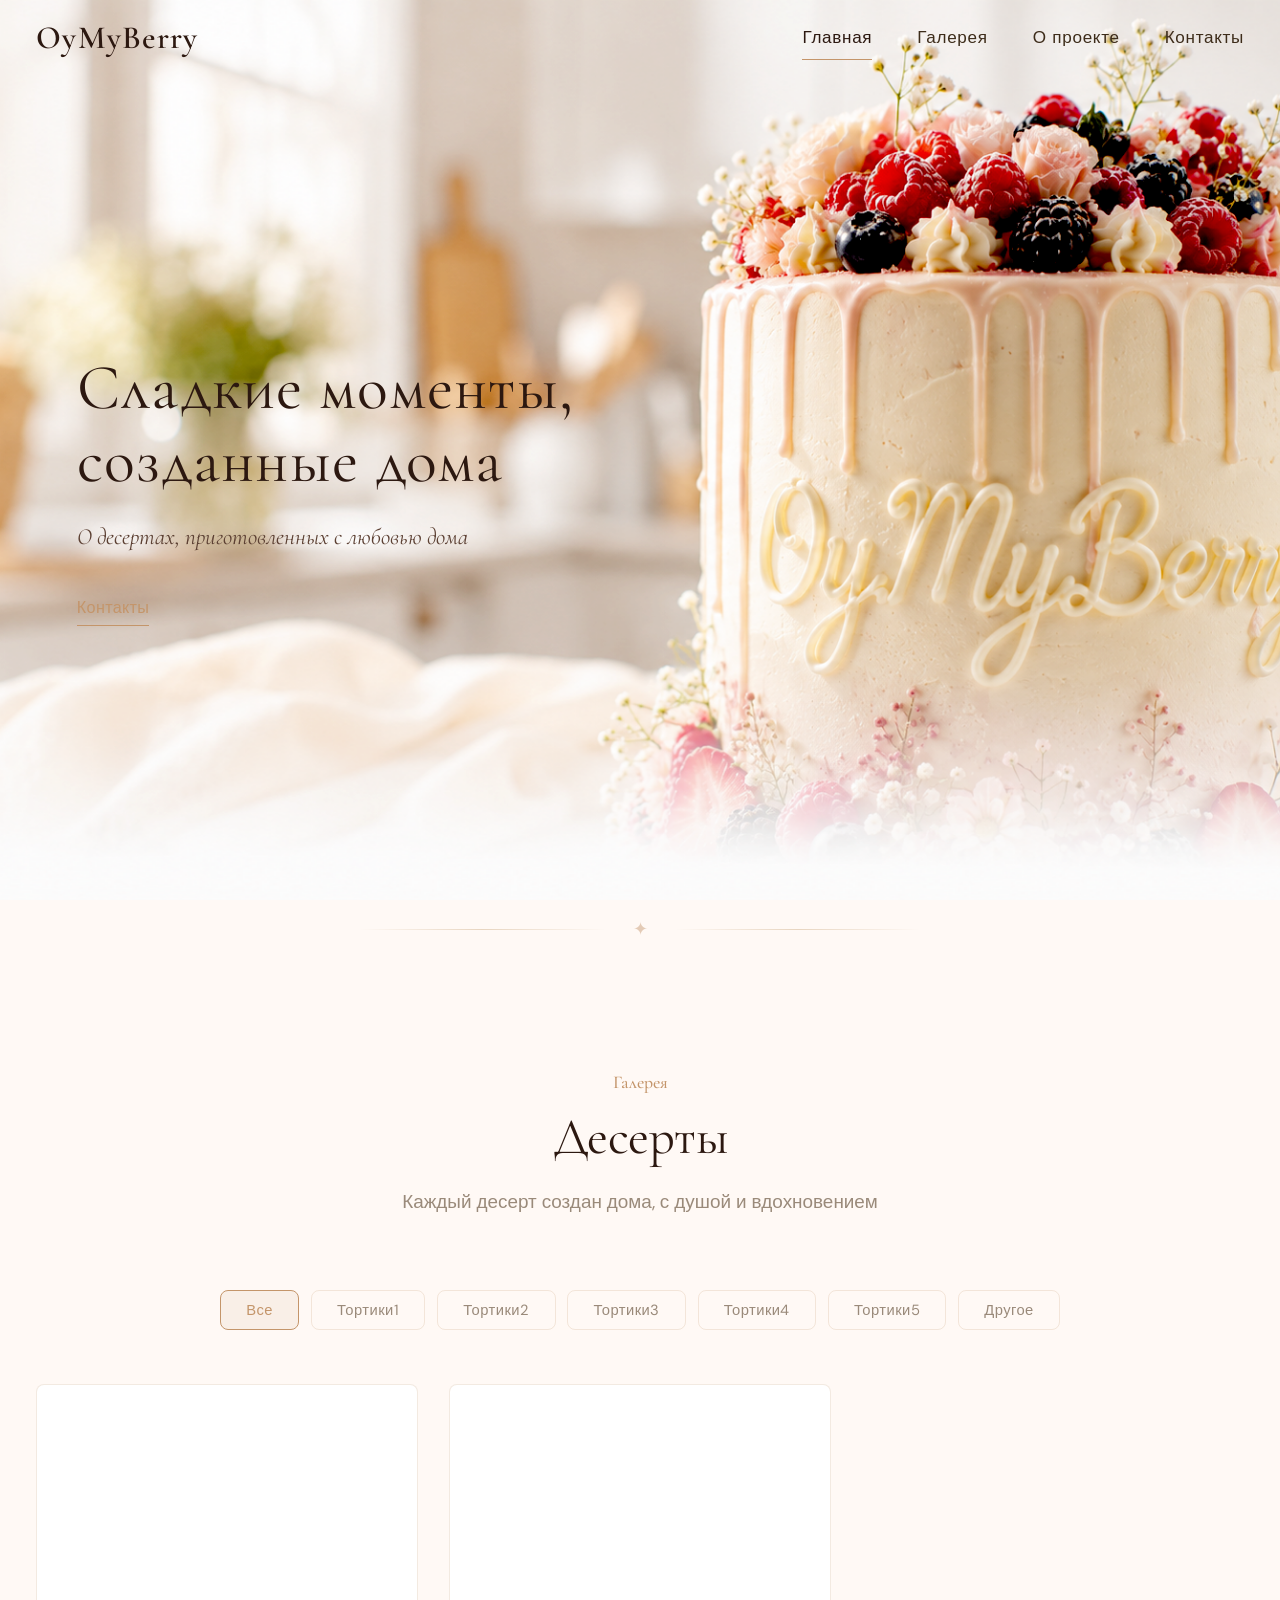
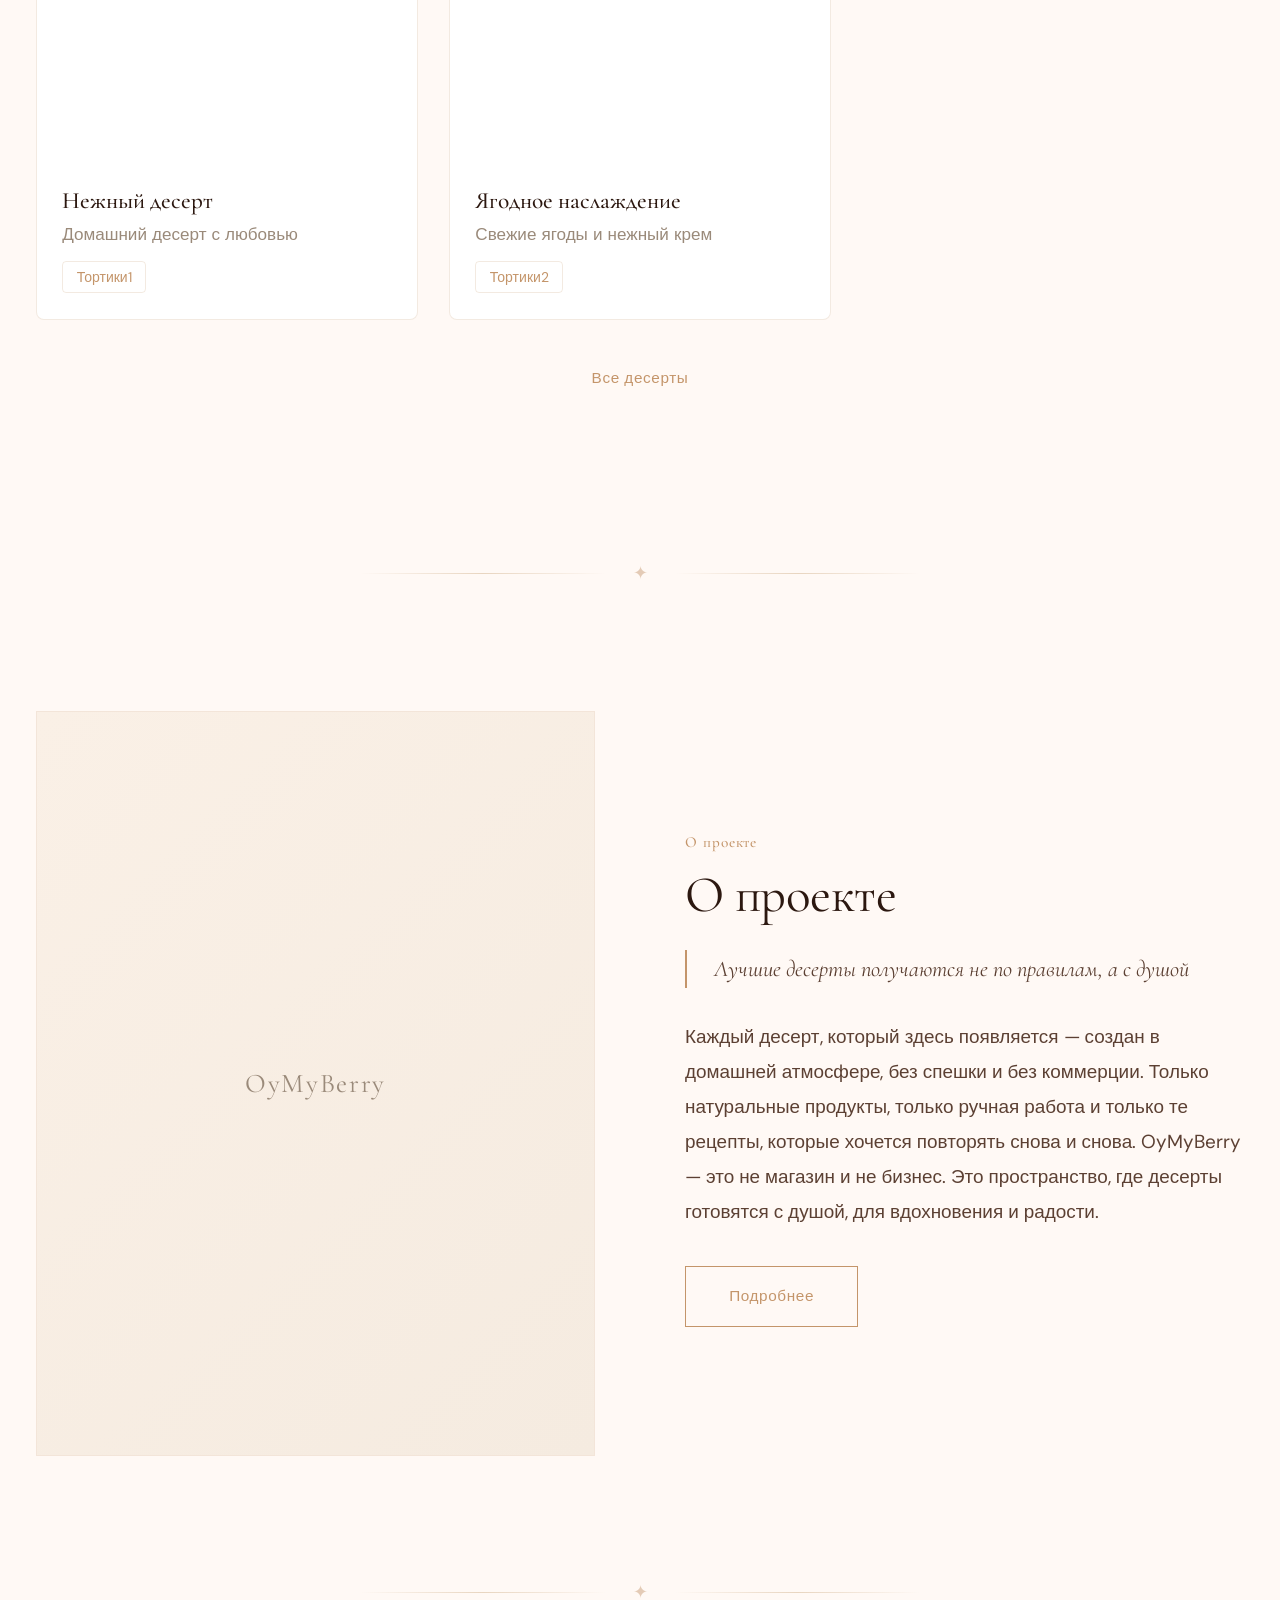
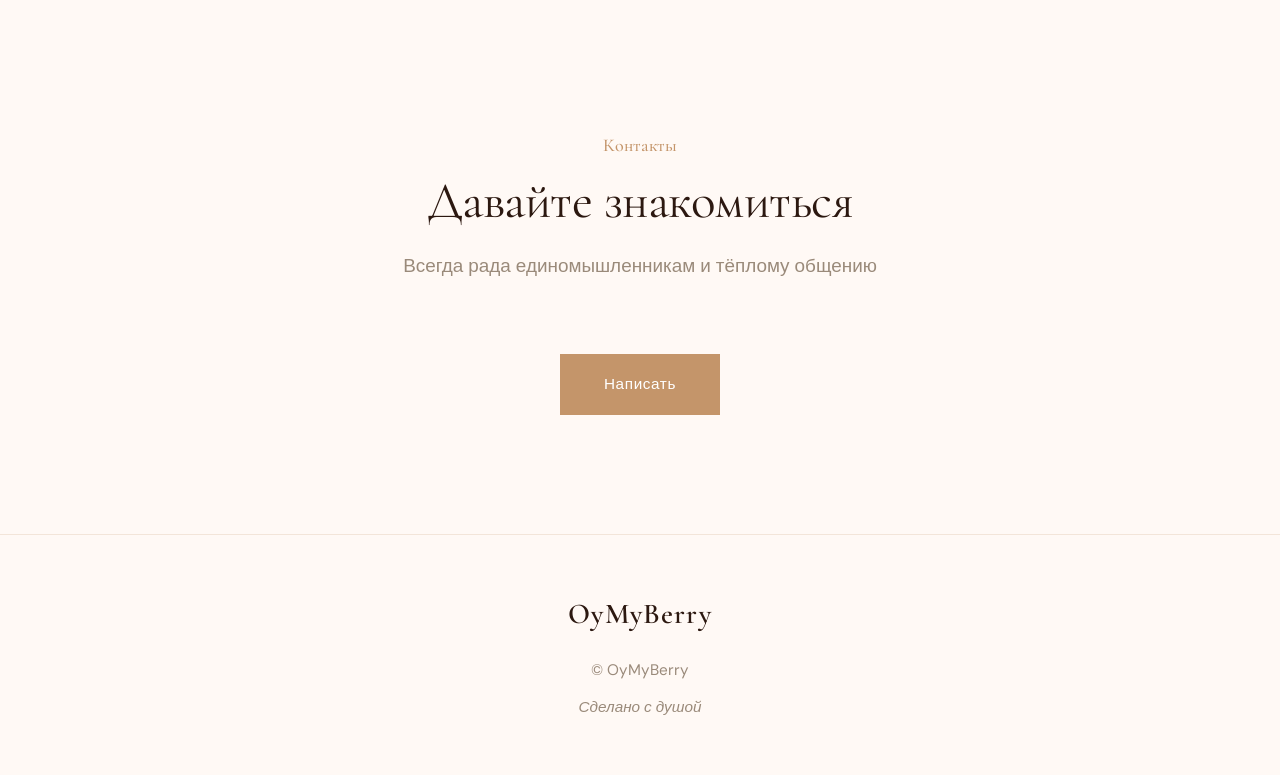
==== index.html @ 12f1fb7d "feat: Initial OyMyBerry website — non-commercial dessert gallery - HTML/CSS/JS vanilla stack with li" ====
<!DOCTYPE html>
<html lang="ru">
<head>
  <meta charset="UTF-8">
  <meta name="viewport" content="width=device-width, initial-scale=1.0">
  <title>OyMyBerry — Сладкие моменты, созданные дома</title>
  <meta name="description" content="Домашние десерты, приготовленные с любовью. Некоммерческий проект о том, как создавать сладкие моменты своими руками.">
  <meta name="keywords" content="домашние десерты, выпечка дома, сладкие моменты, десерты с любовью, OyMyBerry">

  <link rel="icon" href="favicon.ico" type="image/x-icon">
  <link rel="shortcut icon" href="favicon.ico" type="image/x-icon">

  <!-- Open Graph -->
  <meta property="og:title" content="OyMyBerry — Сладкие моменты, созданные дома">
  <meta property="og:description" content="Домашние десерты, приготовленные с любовью. OyMyBerry — некоммерческий проект о домашней выпечке с душой.">
  <meta property="og:type" content="website">
  <meta property="og:url" content="https://oymyberry.ru">
  <meta property="og:locale" content="ru_RU">
  <meta property="og:site_name" content="OyMyBerry">

  <link rel="stylesheet" href="css/style.css">
</head>
<body data-page="home">

  <!-- Header -->
  <header class="header">
    <div class="header-inner">
      <a href="index.html" class="logo" data-config="site.name">OyMyBerry</a>
      <nav class="nav">
        <a href="index.html" data-nav="home">Главная</a>
        <a href="gallery.html" data-nav="gallery">Галерея</a>
        <a href="about.html" data-nav="about">О проекте</a>
        <a href="contact.html" data-nav="contact">Контакты</a>
      </nav>
      <div class="burger">
        <span></span>
        <span></span>
        <span></span>
      </div>
    </div>
  </header>

  <!-- Hero -->
  <section class="hero">
    <div class="hero-content">
      <div class="hero-title" data-config="site.tagline">Сладкие моменты, созданные дома</div>
      <p class="hero-subtitle" data-config="site.subtitle">О десертах, приготовленных с любовью дома</p>
      <a href="contact.html" class="hero-link" data-config="site.hero_contact">Контакты</a>
    </div>
  </section>

  <!-- Divider -->
  <div class="section-divider">
    <span class="ornament">&#10022;</span>
  </div>

  <!-- Latest Works -->
  <section class="section">
    <div class="container">
      <div class="section-header animate-on-scroll">
        <span class="label">Галерея</span>
        <h2>Десерты</h2>
        <p>Каждый десерт создан дома, с душой и вдохновением</p>
      </div>
      <div class="filter-bar">
        <!-- Filled by JS -->
      </div>
      <div class="works-grid">
        <!-- Filled by JS from works.json -->
      </div>

      <div id='scroll-sentinel'></div>
      <div class='loading-spinner' id='loading-spinner' style='display:none'><div class='spinner'></div></div>
      <div class='end-message' id='end-message' style='display:none'>Все десерты</div>

    </div>
  </section>

  <!-- Divider -->
  <div class="section-divider">
    <span class="ornament">&#10022;</span>
  </div>

  <!-- About Preview -->
  <section class="section">
    <div class="container">
      <div class="about-grid">
        <div class="about-image animate-on-scroll">
          <div class="about-image-frame">
            <div class="about-image-placeholder">OyMyBerry</div>
          </div>
        </div>
        <div class="about-text animate-on-scroll stagger-2">
          <span class="section-eyebrow">О проекте</span>
          <h2 data-config="about.title">О проекте</h2>
          <div class="quote" data-config="about.quote">Лучшие десерты получаются не по правилам, а с душой</div>
          <p data-config="about.text">Каждый десерт, который здесь появляется — создан в домашней атмосфере, без спешки и без коммерции...</p>
          <div style="margin-top: 2rem;">
            <a href="about.html" class="btn">Подробнее</a>
          </div>
        </div>
      </div>
    </div>
  </section>

  <!-- Divider -->
  <div class="section-divider">
    <span class="ornament">&#10022;</span>
  </div>

  <!-- Contact Preview -->
  <section class="section">
    <div class="container text-center">
      <div class="section-header animate-on-scroll">
        <span class="label">Контакты</span>
        <h2>Давайте знакомиться</h2>
        <p data-config="contact.order_text">Всегда рада единомышленникам и тёплому общению</p>
      </div>
      <div class="animate-on-scroll stagger-2">
        <a href="contact.html" class="btn btn-filled">Написать</a>
      </div>
    </div>
  </section>
  <button class="scroll-top" id="scroll-top" aria-label="Наверх">&#8593;</button>

  <!-- Footer -->
  <footer class="footer">
    <div class="container">
      <span class="footer-logo" data-config="site.name">OyMyBerry</span>
      <p data-config="footer.copyright">© OyMyBerry</p>
      <p class="footer-made" data-config="footer.made_with">Сделано с душой</p>
    </div>
  </footer>

  <script src="js/main.js"></script>
</body>
</html>
---- css/style.css ----
/* ============================================================
   OyMyBerry — Premium Homemade Desserts Portfolio
   oymyberry.ru
   ============================================================ */

/* ===================== FONTS ===================== */
@import url('https://fonts.googleapis.com/css2?family=Cormorant+Garamond:ital,wght@0,400;0,500;0,600;0,700;1,400;1,500;1,600;1,700&family=DM+Sans:ital,opsz,wght@0,9..40,300;0,9..40,400;0,9..40,500;1,9..40,300&display=swap');

/* ===================== CSS VARIABLES ===================== */
:root {
  --bg-primary: #fff9f5;
  --bg-secondary: #faf0e6;
  --bg-tertiary: #f5ebe0;
  --bg-card: #ffffff;
  --bg-card-hover: #fefcf9;

  --accent: #c4956a;
  --accent-light: #e8d5c0;
  --accent-pale: rgba(196, 149, 106, 0.10);

  --text-primary: #2c1810;
  --text-secondary: #5c4033;
  --text-muted: #9a8a7a;
  --text-body: #5c4033;

  --border: rgba(196, 149, 106, 0.2);
  --border-hover: rgba(196, 149, 106, 0.5);
  --shadow-card: 0 8px 32px rgba(44, 24, 16, 0.06);
  --shadow-card-hover: 0 16px 48px rgba(44, 24, 16, 0.10);

  --radius: 8px;
  --radius-sm: 4px;
  --transition: 0.38s cubic-bezier(0.25, 0.46, 0.45, 0.94);
  --transition-fast: 0.18s ease;
  --max-width: 1320px;
  --header-height: 76px;

  --font-display: 'Cormorant Garamond', Georgia, serif;
  --font-body: 'DM Sans', 'Helvetica Neue', sans-serif;
  --font-accent: 'Cormorant Garamond', Georgia, serif;
}

/* ===================== RESET & BASE ===================== */
*, *::before, *::after {
  margin: 0;
  padding: 0;
  box-sizing: border-box;
}

html {
  scroll-behavior: smooth;
  font-size: 18px;
  -webkit-font-smoothing: antialiased;
  -moz-osx-font-smoothing: grayscale;
}

body {
  font-family: var(--font-body);
  font-weight: 400;
  color: var(--text-body);
  background-color: var(--bg-primary);
  line-height: 1.75;
  overflow-x: hidden;
  min-height: 85vh;
}

img {
  max-width: 100%;
  height: auto;
  display: block;
}

a {
  color: var(--accent);
  text-decoration: none;
  transition: color var(--transition-fast);
}
a:hover { color: var(--text-primary); }

::selection {
  background: var(--accent);
  color: #fff;
}

/* ===================== TYPOGRAPHY ===================== */
h1, h2, h3 {
  font-family: var(--font-display);
  font-weight: 400;
  line-height: 1.18;
  color: var(--text-primary);
  text-wrap: pretty;
}

h1 { font-size: clamp(2.8rem, 6vw, 5.2rem); letter-spacing: -0.01em; }
h2 { font-size: clamp(2rem, 4vw, 3.2rem); letter-spacing: -0.01em; }
h3 { font-size: clamp(1.15rem, 2vw, 1.5rem); }

p {
  font-size: 1.05rem;
  line-height: 1.8;
  color: var(--text-body);
}

.section-eyebrow {
  display: block;
  font-family: var(--font-accent);
  font-weight: 500;
  letter-spacing: 0.06em;
  font-size: 0.85rem;
  color: var(--accent);
  margin-bottom: 0.5rem;
}

.step-number {
  font-family: var(--font-display);
  font-weight: 600;
  font-size: 2.5rem;
  color: var(--accent);
  margin-bottom: 1rem;
  opacity: 0.85;
}

/* ===================== UTILITY ===================== */
.container {
  max-width: var(--max-width);
  margin: 0 auto;
  padding: 0 2rem;
}

.section {
  padding: 6rem 0;
  position: relative;
}

.text-center { text-align: center; }
.text-accent { color: var(--accent); }

/* ===================== ANIMATIONS ===================== */
@keyframes fadeInUp {
  from { opacity: 0; transform: translateY(36px); }
  to   { opacity: 1; transform: translateY(0); }
}

@keyframes fadeIn {
  from { opacity: 0; }
  to   { opacity: 1; }
}

.animate-on-scroll {
  opacity: 0;
  transform: translateY(32px);
  transition: opacity 0.75s ease, transform 0.75s ease;
}
.animate-on-scroll.visible {
  opacity: 1;
  transform: translateY(0);
}
.stagger-1 { transition-delay: 0.08s; }
.stagger-2 { transition-delay: 0.16s; }
.stagger-3 { transition-delay: 0.24s; }
.stagger-4 { transition-delay: 0.32s; }
.stagger-5 { transition-delay: 0.40s; }
.stagger-6 { transition-delay: 0.48s; }

/* ===================== HEADER & NAV ===================== */
.header {
  position: fixed;
  top: 0;
  left: 0;
  right: 0;
  height: var(--header-height);
  z-index: 1000;
  transition: background var(--transition), box-shadow var(--transition);
  background: transparent;
}

.header.scrolled {
  background: rgba(255, 249, 245, 0.94);
  backdrop-filter: blur(28px);
  -webkit-backdrop-filter: blur(28px);
  box-shadow: 0 1px 0 var(--border);
}

.header-inner {
  max-width: var(--max-width);
  margin: 0 auto;
  padding: 0 2rem;
  height: 100%;
  display: flex;
  align-items: center;
  justify-content: space-between;
}

.logo {
  font-family: var(--font-display);
  font-size: 1.8rem;
  font-weight: 600;
  letter-spacing: 0.04em;
  color: var(--text-primary);
  text-decoration: none;
  transition: var(--transition-fast);
}
.logo:hover {
  color: var(--accent);
}

.nav {
  display: flex;
  align-items: center;
  gap: 2.5rem;
}

.nav a {
  font-family: var(--font-body);
  letter-spacing: 0.04em;
  font-size: 0.95rem;
  font-weight: 400;
  color: #3d2c1a;
  text-decoration: none;
  position: relative;
  padding: 0.4rem 0;
  transition: color var(--transition);
}

.nav a::after {
  content: '';
  position: absolute;
  bottom: 0;
  left: 0;
  width: 0;
  height: 1px;
  background: var(--accent);
  transition: width var(--transition);
}

.nav a:hover,
.nav a.active { color: var(--text-primary); }
.nav a:hover::after,
.nav a.active::after { width: 100%; }

/* Mobile burger */
.burger {
  display: none;
  flex-direction: column;
  gap: 5px;
  cursor: pointer;
  padding: 6px;
  z-index: 1001;
}
.burger span {
  width: 26px;
  height: 1.5px;
  background: var(--text-primary);
  transition: var(--transition);
  transform-origin: center;
}
.burger.active span:nth-child(1) { transform: rotate(45deg) translate(4.5px, 4.5px); }
.burger.active span:nth-child(2) { opacity: 0; }
.burger.active span:nth-child(3) { transform: rotate(-45deg) translate(4.5px, -4.5px); }

/* ===================== HERO ===================== */
.hero {
  min-height: 100vh;
  display: flex;
  align-items: center;
  justify-content: flex-start;
  position: relative;
  overflow: hidden;
  padding: var(--header-height) 6% 0;
  background: url('../back.png') center/cover no-repeat;
}

.hero-content {
  position: relative;
  z-index: 1;
  max-width: 45%;
  text-align: left;
  animation: fadeIn 1.4s ease;
  padding: 2rem 0;
}

.hero-title {
  font-family: var(--font-display);
  font-weight: 400;
  font-size: clamp(2.5rem, 5vw, 4.8rem);
  color: var(--text-primary);
  line-height: 1.15;
  margin-bottom: 1.2rem;
  letter-spacing: 0.02em;
}

.hero-subtitle {
  font-family: var(--font-display);
  font-style: italic;
  font-weight: 400;
  font-size: clamp(1rem, 1.8vw, 1.4rem);
  color: var(--text-secondary);
  margin-bottom: 2rem;
  line-height: 1.6;
}

.hero-link {
  display: inline-block;
  font-family: var(--font-body);
  font-size: 0.9rem;
  color: var(--accent);
  font-weight: 500;
  letter-spacing: 0.02em;
  padding-bottom: 2px;
  border-bottom: 1px solid var(--accent);
  transition: var(--transition);
}

.hero-link:hover {
  color: var(--text-primary);
  border-bottom-color: var(--text-primary);
}

/* ===================== BUTTONS ===================== */
.btn {
  display: inline-block;
  font-family: var(--font-body);
  letter-spacing: 0.04em;
  font-size: 0.85rem;
  font-weight: 400;
  padding: 0.9rem 2.4rem;
  border: 1px solid var(--accent);
  color: var(--accent);
  background: transparent;
  cursor: pointer;
  position: relative;
  overflow: hidden;
  transition: var(--transition);
  text-decoration: none;
}

.btn::before {
  content: '';
  position: absolute;
  inset: 0;
  background: var(--accent-pale);
  transform: scaleX(0);
  transform-origin: left;
  transition: transform 0.4s ease;
}

.btn:hover {
  color: var(--text-primary);
  border-color: var(--text-primary);
}
.btn:hover::before { transform: scaleX(1); }

.btn span, .btn > * { position: relative; z-index: 1; }

.btn-filled {
  background: var(--accent);
  border-color: var(--accent);
  color: #fff;
  font-weight: 500;
}
.btn-filled:hover {
  background: var(--text-primary);
  border-color: var(--text-primary);
  color: #fff;
}
.btn-filled::before { display: none; }

/* ===================== SECTION DIVIDER ===================== */
.section-divider {
  display: flex;
  align-items: center;
  justify-content: center;
  gap: 1.5rem;
  padding: 0.75rem 0;
  margin: 0 auto;
  max-width: 560px;
}

.section-divider::before,
.section-divider::after {
  content: '';
  flex: 1;
  height: 1px;
  background: linear-gradient(90deg, transparent, var(--accent-light), transparent);
}

.section-divider .ornament {
  color: var(--accent);
  font-size: 1rem;
  opacity: 0.45;
  font-family: serif;
}

/* ===================== SECTION HEADER ===================== */
.section-header {
  text-align: center;
  margin-bottom: 4rem;
}

.section-header .label {
  font-family: var(--font-display);
  font-weight: 500;
  color: var(--accent);
  font-size: 1rem;
  display: block;
  margin-bottom: 0.5rem;
}

.section-header h2 {
  color: var(--text-primary);
  margin-bottom: 1rem;
}

.section-header p {
  color: var(--text-muted);
  font-size: 1.05rem;
  max-width: 580px;
  margin: 0 auto;
  line-height: 1.75;
}

/* ===================== WORKS GRID ===================== */
.works-grid {
  display: grid;
  grid-template-columns: repeat(3, 1fr);
  gap: 1.75rem;
}

.work-card {
  position: relative;
  overflow: hidden;
  background: var(--bg-card);
  border: 1px solid var(--border);
  transition: var(--transition);
  cursor: pointer;
  border-radius: var(--radius);
}

.work-card:hover {
  border-color: var(--border-hover);
  box-shadow: var(--shadow-card-hover);
  transform: translateY(-4px);
  background: var(--bg-card-hover);
}

.work-card-image {
  position: relative;
  overflow: hidden;
  aspect-ratio: 1 / 1;
}

.work-card-image img {
  width: 100%;
  height: 100%;
  object-fit: cover;
  transition: transform 0.75s cubic-bezier(0.25, 0.46, 0.45, 0.94);
}

.work-card-image .img-hover {
  position: absolute;
  inset: 0;
  width: 100%;
  height: 100%;
  object-fit: cover;
  opacity: 0;
  transition: opacity 0.55s ease;
}

.work-card:hover .work-card-image .img-hover { opacity: 1; }
.work-card:hover .work-card-image img:first-child { transform: scale(1.04); }

.work-card-info {
  padding: 1.2rem 1.4rem 1.4rem;
}

.work-card-info h3 {
  font-family: var(--font-display);
  font-weight: 500;
  color: var(--text-primary);
  font-size: 1.3rem;
  margin-bottom: 0.3rem;
}

.work-card-info p {
  color: var(--text-muted);
  font-size: 0.95rem;
  line-height: 1.65;
}

.work-card-info .category-tag {
  display: inline-block;
  font-family: var(--font-body);
  font-size: 0.78rem;
  color: var(--accent);
  border: 1px solid var(--border);
  padding: 0.15rem 0.75rem;
  margin-top: 0.75rem;
  border-radius: var(--radius-sm);
}

/* ===================== FILTER BUTTONS ===================== */
.filter-bar {
  display: flex;
  flex-wrap: wrap;
  justify-content: center;
  gap: 0.65rem;
  margin-bottom: 3rem;
}

.filter-btn {
  font-family: var(--font-body);
  letter-spacing: 0.03em;
  font-size: 0.82rem;
  font-weight: 400;
  padding: 0.5rem 1.4rem;
  border: 1px solid var(--border);
  color: var(--text-muted);
  background: transparent;
  cursor: pointer;
  transition: var(--transition);
  border-radius: var(--radius);
}

.filter-btn:hover,
.filter-btn.active {
  border-color: var(--accent);
  color: var(--accent);
  background: var(--accent-pale);
}

/* ===================== LIGHTBOX ===================== */
.lightbox {
  display: none;
  position: fixed;
  inset: 0;
  z-index: 9999;
  background: rgba(0, 0, 0, 0.92);
  backdrop-filter: blur(24px);
  align-items: center;
  justify-content: center;
  padding: 2rem;
  cursor: pointer;
}

.lightbox.active {
  display: flex;
  animation: fadeIn 0.28s ease;
}

.lightbox-content {
  position: relative;
  max-width: 90vw;
  max-height: 90vh;
  cursor: default;
}

.lightbox-content img {
  max-width: 90vw;
  max-height: 80vh;
  object-fit: contain;
  border: 1px solid var(--border);
}

.lightbox-info {
  text-align: center;
  padding: 1.4rem 0;
}

.lightbox-info h3 {
  font-family: var(--font-display);
  font-weight: 500;
  color: var(--accent);
  font-size: 1.5rem;
  margin-bottom: 0.4rem;
}

.lightbox-info p {
  color: var(--text-muted);
  font-size: 1rem;
}

.lightbox-close {
  position: absolute;
  top: 1.5rem;
  right: 1.5rem;
  font-size: 1.8rem;
  color: var(--accent);
  cursor: pointer;
  background: none;
  border: none;
  width: 48px;
  height: 48px;
  display: flex;
  align-items: center;
  justify-content: center;
  transition: var(--transition-fast);
  z-index: 10000;
}
.lightbox-close:hover {
  color: #fff;
  transform: rotate(90deg);
}

.lightbox-nav {
  position: absolute;
  top: 50%;
  transform: translateY(-50%);
  font-size: 2.5rem;
  color: var(--accent);
  background: none;
  border: none;
  cursor: pointer;
  padding: 1rem;
  transition: var(--transition-fast);
  z-index: 10000;
}
.lightbox-nav:hover { color: #fff; }
.lightbox-prev { left: 1rem; }
.lightbox-next { right: 1rem; }

/* ===================== ABOUT SECTION ===================== */
.about-grid {
  display: grid;
  grid-template-columns: 1fr 1fr;
  gap: 5rem;
  align-items: center;
}

.about-image { position: relative; }

.about-image-frame {
  position: relative;
  overflow: hidden;
  border: 1px solid var(--border);
}

.about-image-frame::after {
  content: '';
  position: absolute;
  inset: 8px;
  border: 1px solid var(--border);
  pointer-events: none;
  transition: var(--transition);
  opacity: 0;
}
.about-image-frame:hover::after { opacity: 1; }

.about-image-frame img {
  width: 100%;
  aspect-ratio: 3 / 4;
  object-fit: cover;
}

.about-image-placeholder {
  width: 100%;
  aspect-ratio: 3 / 4;
  background: linear-gradient(135deg, var(--bg-secondary), var(--bg-tertiary));
  display: flex;
  align-items: center;
  justify-content: center;
  color: var(--text-muted);
  font-family: var(--font-display);
  font-size: 1.5rem;
  letter-spacing: 0.06em;
}

.about-text h2 {
  margin-bottom: 1.4rem;
  color: var(--text-primary);
}

.about-text .quote {
  font-family: var(--font-display);
  font-style: italic;
  font-size: 1.25rem;
  color: var(--text-secondary);
  margin-bottom: 1.8rem;
  padding-left: 1.5rem;
  border-left: 2px solid var(--accent);
  line-height: 1.65;
}

.about-text p {
  color: var(--text-body);
  font-size: 1.05rem;
  margin-bottom: 1.4rem;
  line-height: 1.85;
}

/* ===================== CONTACT SECTION ===================== */
.contact-grid {
  display: grid;
  grid-template-columns: 1fr 1fr;
  gap: 4rem;
}

.contact-info h2 {
  margin-bottom: 0.75rem;
  color: var(--text-primary);
}

.contact-info .order-text {
  color: var(--text-muted);
  font-size: 1.05rem;
  margin-bottom: 2rem;
}

.contact-links {
  display: flex;
  flex-direction: column;
  gap: 0.8rem;
}

.contact-link {
  display: flex;
  align-items: center;
  gap: 1rem;
  padding: 0.9rem 1.4rem;
  border: 1px solid var(--border);
  transition: var(--transition);
  text-decoration: none;
  color: var(--text-secondary);
  border-radius: var(--radius);
}

.contact-link:hover {
  border-color: var(--accent);
  background: var(--accent-pale);
  color: var(--accent);
}

.contact-link .icon {
  width: 38px;
  height: 38px;
  display: flex;
  align-items: center;
  justify-content: center;
  font-size: 1.1rem;
  color: var(--accent);
  flex-shrink: 0;
}

.contact-link .icon svg {
  width: 22px;
  height: 22px;
  fill: currentColor;
}

.contact-link-text .label {
  font-family: var(--font-body);
  letter-spacing: 0.04em;
  font-size: 0.72rem;
  color: var(--text-muted);
  display: block;
}

.contact-link-text .value {
  font-size: 1rem;
  color: var(--text-primary);
  font-weight: 400;
}

.contact-note {
  margin-top: 1.75rem;
  padding: 1.25rem 1.5rem;
  border: 1px solid var(--border);
  background: var(--accent-pale);
  border-radius: var(--radius);
}

.contact-note p {
  color: var(--text-muted);
  font-size: 0.95rem;
  font-style: italic;
}

.contact-decoration {
  display: flex;
  align-items: center;
  justify-content: center;
}

.contact-decoration-inner {
  text-align: center;
  padding: 3rem;
  border: 1px solid var(--border);
  width: 100%;
  border-radius: var(--radius);
}

.contact-deco-logo {
  font-family: var(--font-display);
  font-size: 2.5rem;
  font-weight: 600;
  letter-spacing: 0.04em;
  color: var(--text-primary);
  display: block;
  margin-bottom: 1rem;
}

/* ===================== FOOTER ===================== */
.footer {
  border-top: 1px solid var(--border);
  padding: 3rem 0;
  text-align: center;
}

.footer-logo {
  font-family: var(--font-display);
  font-size: 1.6rem;
  font-weight: 600;
  letter-spacing: 0.04em;
  color: var(--text-primary);
  margin-bottom: 1rem;
  display: block;
}

.footer p {
  color: var(--text-muted);
  font-size: 0.85rem;
}

.footer-made {
  margin-top: 0.5rem;
  font-style: italic;
  font-size: 0.9rem;
  color: var(--accent);
}

/* ===================== PAGE HERO (inner pages) ===================== */
.page-hero {
  padding: 10rem 0 4.5rem;
  text-align: center;
  position: relative;
  background: linear-gradient(180deg, var(--bg-secondary) 0%, var(--bg-primary) 100%);
}

.page-hero h1 {
  font-weight: 600;
  color: var(--text-primary);
  margin-bottom: 0.6rem;
}

.page-hero .subtitle {
  font-family: var(--font-body);
  font-size: 1.15rem;
  color: var(--text-muted);
  font-weight: 300;
}

/* ===================== EMPTY STATE ===================== */
.empty-state {
  text-align: center;
  padding: 5rem 2rem;
  color: var(--text-muted);
}

.empty-state .icon {
  font-size: 2.5rem;
  margin-bottom: 1rem;
  opacity: 0.25;
}

.empty-state p {
  font-size: 1.15rem;
  font-style: italic;
}

/* ===================== MOBILE NAV OPEN ===================== */
@media (max-width: 768px) {
  .burger { display: flex; }

  .nav {
    position: fixed;
    top: 0;
    right: -100%;
    width: min(300px, 80vw);
    height: 100vh;
    background: rgba(255, 249, 245, 0.98);
    backdrop-filter: blur(32px);
    flex-direction: column;
    justify-content: center;
    align-items: center;
    gap: 2.5rem;
    transition: right 0.4s cubic-bezier(0.25, 0.46, 0.45, 0.94);
    border-left: 1px solid var(--border);
  }

  .nav.open { right: 0; }

  .nav a {
    font-size: 1rem;
    letter-spacing: 0.06em;
  }
}

/* ===================== RESPONSIVE ===================== */
@media (max-width: 1024px) {
  .works-grid { grid-template-columns: repeat(2, 1fr); }
}

@media (max-width: 768px) {
  .works-grid { grid-template-columns: 1fr; }
  .about-grid { grid-template-columns: 1fr; gap: 2.5rem; }
  .contact-grid { grid-template-columns: 1fr; gap: 2.5rem; }
  h1 { font-size: 2.5rem; }
  h2 { font-size: 1.8rem; }
  .section { padding: 4rem 0; }
  .contact-decoration { display: none; }

  .hero-content {
    max-width: 80%;
  }

  .page-hero h1 { letter-spacing: 0; }
}

@media (max-width: 480px) {
  .container { padding: 0 1.25rem; }
  .btn { padding: 0.85rem 2rem; }
  .hero { align-items: flex-end; padding-bottom: 4rem; }
  .hero-content { max-width: 100%; }
}

/* ===================== LOADING SPINNER ===================== */
.loading-spinner {
  text-align: center;
  padding: 2rem 0;
}
.spinner {
  display: inline-block;
  width: 36px;
  height: 36px;
  border: 2px solid var(--border);
  border-top-color: var(--accent);
  border-radius: 50%;
  animation: spin 0.7s linear infinite;
}
@keyframes spin {
  to { transform: rotate(360deg); }
}

/* ===================== END MESSAGE ===================== */
.end-message {
  text-align: center;
  padding: 2.5rem 1rem;
  font-family: var(--font-body);
  color: var(--accent);
  font-size: 0.85rem;
  letter-spacing: 0.04em;
}

/* ===================== SCROLL-TO-TOP BUTTON ===================== */
.scroll-top {
  position: fixed;
  bottom: 2rem;
  right: 2rem;
  width: 48px;
  height: 48px;
  background: var(--bg-card);
  border: 1px solid var(--accent);
  color: var(--accent);
  font-size: 1.3rem;
  cursor: pointer;
  border-radius: 50%;
  display: flex;
  align-items: center;
  justify-content: center;
  opacity: 0;
  transform: translateY(12px);
  pointer-events: none;
  transition: opacity 0.35s ease, transform 0.35s ease, background 0.25s ease;
  z-index: 900;
}
.scroll-top.visible {
  opacity: 1;
  transform: translateY(0);
  pointer-events: auto;
}
.scroll-top:hover {
  background: var(--accent);
  color: #fff;
}

/* ===================== ACCESSIBILITY: FOCUS ===================== */
:focus-visible {
  outline: 2px solid var(--accent);
  outline-offset: 3px;
}
button:focus-visible, a:focus-visible, .work-card:focus-visible {
  outline: 2px solid var(--accent);
  outline-offset: 3px;
}
.work-card:focus-visible {
  border-color: var(--accent);
  box-shadow: var(--shadow-card-hover);
}

/* ===================== ACCESSIBILITY: REDUCED MOTION ===================== */
@media (prefers-reduced-motion: reduce) {
  *, *::before, *::after {
    animation-duration: 0.01ms !important;
    animation-iteration-count: 1 !important;
    transition-duration: 0.01ms !important;
    scroll-behavior: auto !important;
  }
}
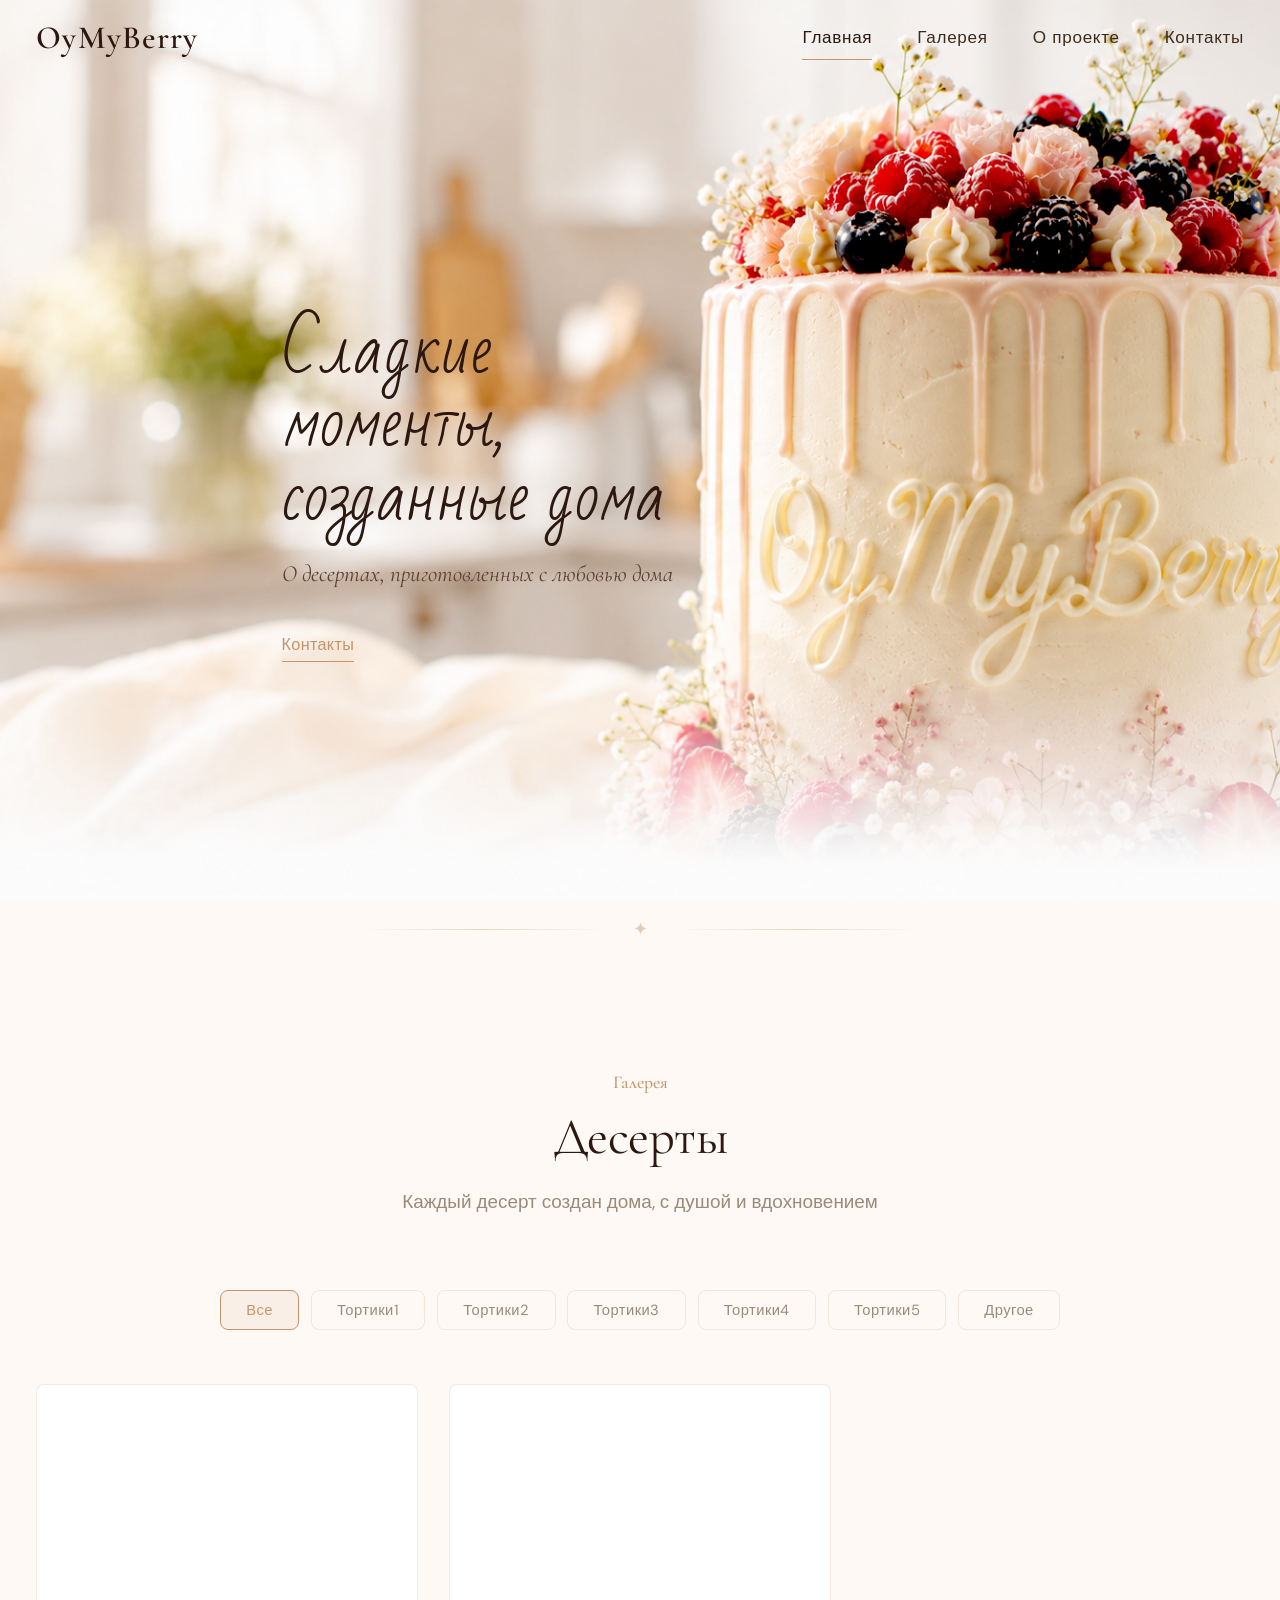
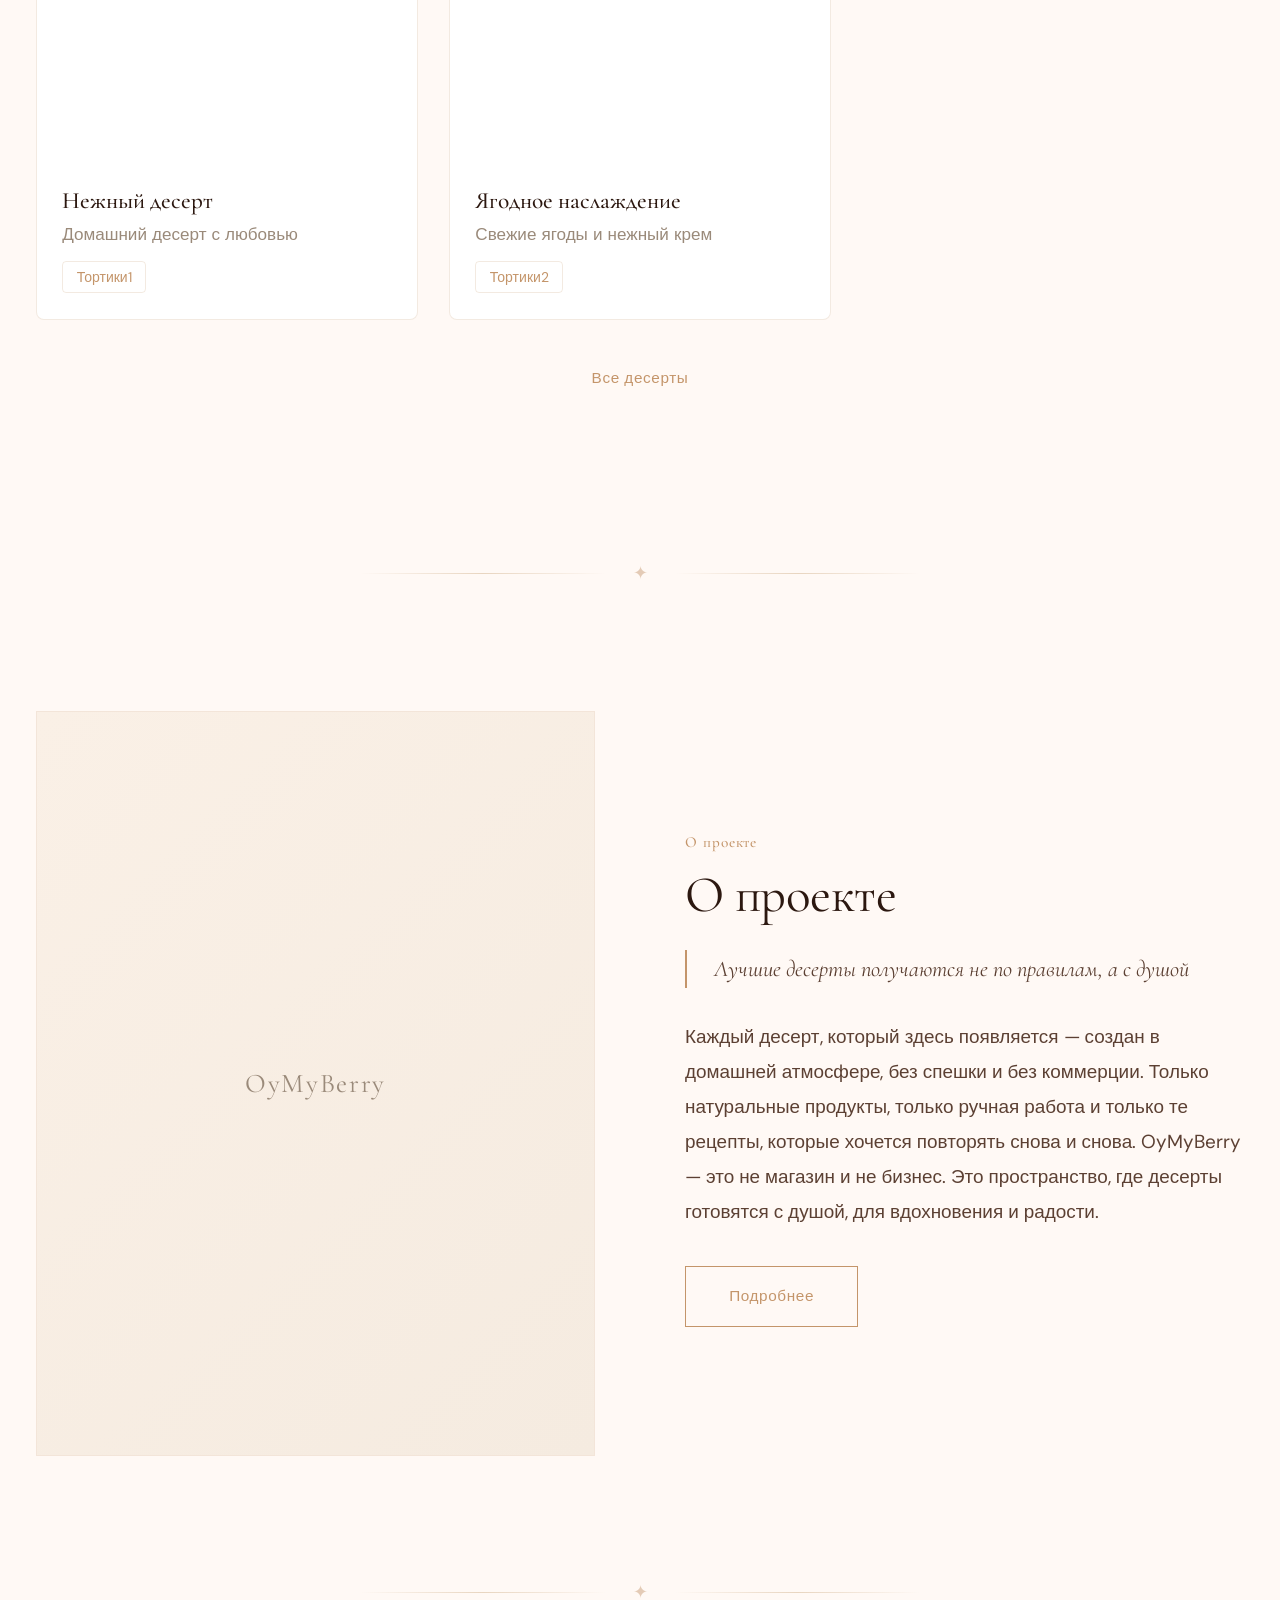
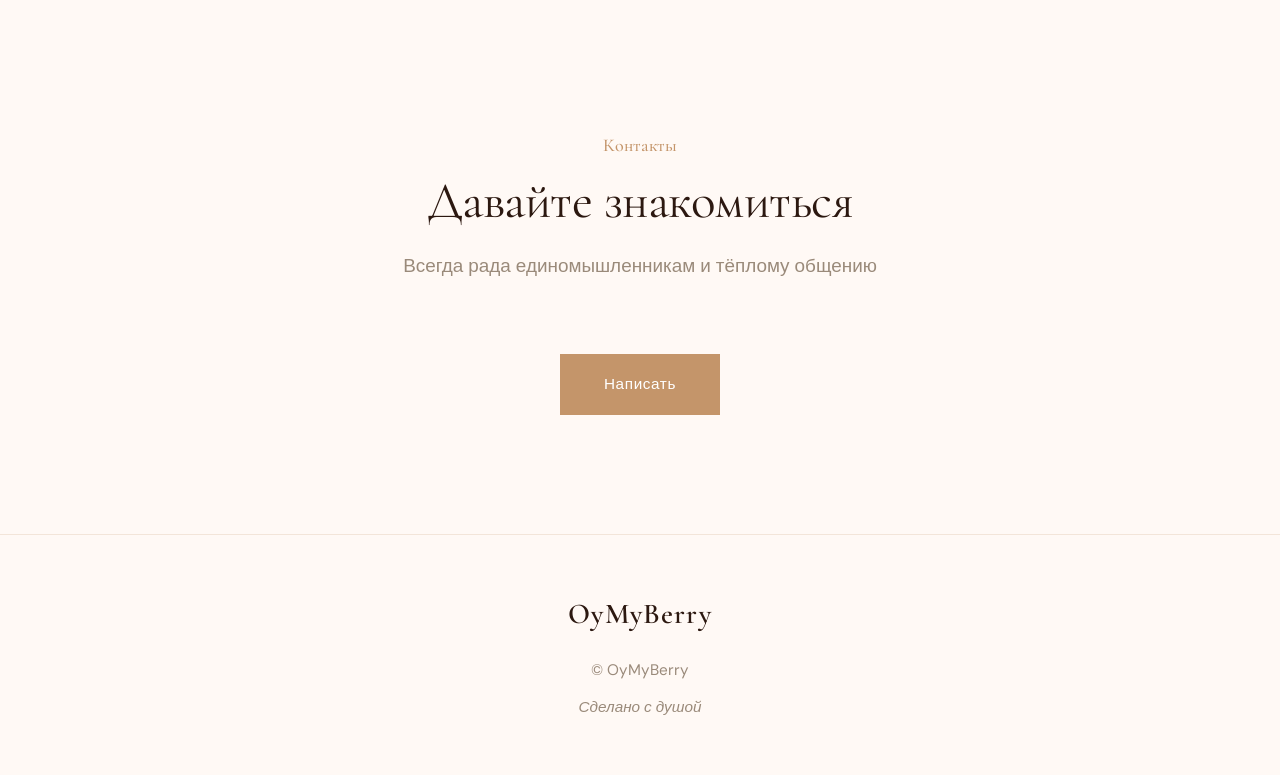
==== commit cf53c4af: "feat(geo): add AI search optimization (GEO) across site - Rewrite about.html with atomized H2 passag" ====
--- a/index.html
+++ b/index.html
@@ -17,7 +17,40 @@
   <meta property="og:url" content="https://oymyberry.ru">
   <meta property="og:locale" content="ru_RU">
   <meta property="og:site_name" content="OyMyBerry">
+  <meta property="og:image" content="https://oymyberry.ru/back.png">
 
+  <script type="application/ld+json">
+  {
+    "@context": "https://schema.org",
+    "@type": "Organization",
+    "name": "OyMyBerry",
+    "url": "https://oymyberry.ru",
+    "logo": "https://oymyberry.ru/favicon.ico",
+    "sameAs": [
+      "https://t.me/oymyberry",
+      "https://instagram.com/oymyberry",
+      "https://vk.com/oymyberry"
+    ],
+    "contactPoint": {
+      "@type": "ContactPoint",
+      "email": "hello@oymyberry.ru",
+      "contactType": "general"
+    }
+  }
+  </script>
+  <script type="application/ld+json">
+  {
+    "@context": "https://schema.org",
+    "@type": "WebSite",
+    "name": "OyMyBerry — Сладкие моменты, созданные дома",
+    "url": "https://oymyberry.ru",
+    "potentialAction": {
+      "@type": "SearchAction",
+      "target": "https://oymyberry.ru/gallery.html?category={search_term_string}",
+      "query-input": "required name=search_term_string"
+    }
+  }
+  </script>
   <link rel="stylesheet" href="css/style.css">
 </head>
 <body data-page="home">
--- a/css/style.css
+++ b/css/style.css
@@ -4,7 +4,7 @@
    ============================================================ */
 
 /* ===================== FONTS ===================== */
-@import url('https://fonts.googleapis.com/css2?family=Cormorant+Garamond:ital,wght@0,400;0,500;0,600;0,700;1,400;1,500;1,600;1,700&family=DM+Sans:ital,opsz,wght@0,9..40,300;0,9..40,400;0,9..40,500;1,9..40,300&display=swap');
+@import url('https://fonts.googleapis.com/css2?family=Bad+Script&family=Cormorant+Garamond:ital,wght@0,400;0,500;0,600;0,700;1,400;1,500;1,600;1,700&family=DM+Sans:ital,opsz,wght@0,9..40,300;0,9..40,400;0,9..40,500;1,9..40,300&display=swap');
 
 /* ===================== CSS VARIABLES ===================== */
 :root {
@@ -38,6 +38,7 @@
   --font-display: 'Cormorant Garamond', Georgia, serif;
   --font-body: 'DM Sans', 'Helvetica Neue', sans-serif;
   --font-accent: 'Cormorant Garamond', Georgia, serif;
+  --font-handwritten: 'Bad Script', cursive;
 }
 
 /* ===================== RESET & BASE ===================== */
@@ -266,7 +267,7 @@
   justify-content: flex-start;
   position: relative;
   overflow: hidden;
-  padding: var(--header-height) 6% 0;
+  padding: var(--header-height) 6% 0 22%;
   background: url('../back.png') center/cover no-repeat;
 }
 
@@ -280,13 +281,12 @@
 }
 
 .hero-title {
-  font-family: var(--font-display);
+  font-family: var(--font-handwritten);
   font-weight: 400;
   font-size: clamp(2.5rem, 5vw, 4.8rem);
   color: var(--text-primary);
   line-height: 1.15;
   margin-bottom: 1.2rem;
-  letter-spacing: 0.02em;
 }
 
 .hero-subtitle {
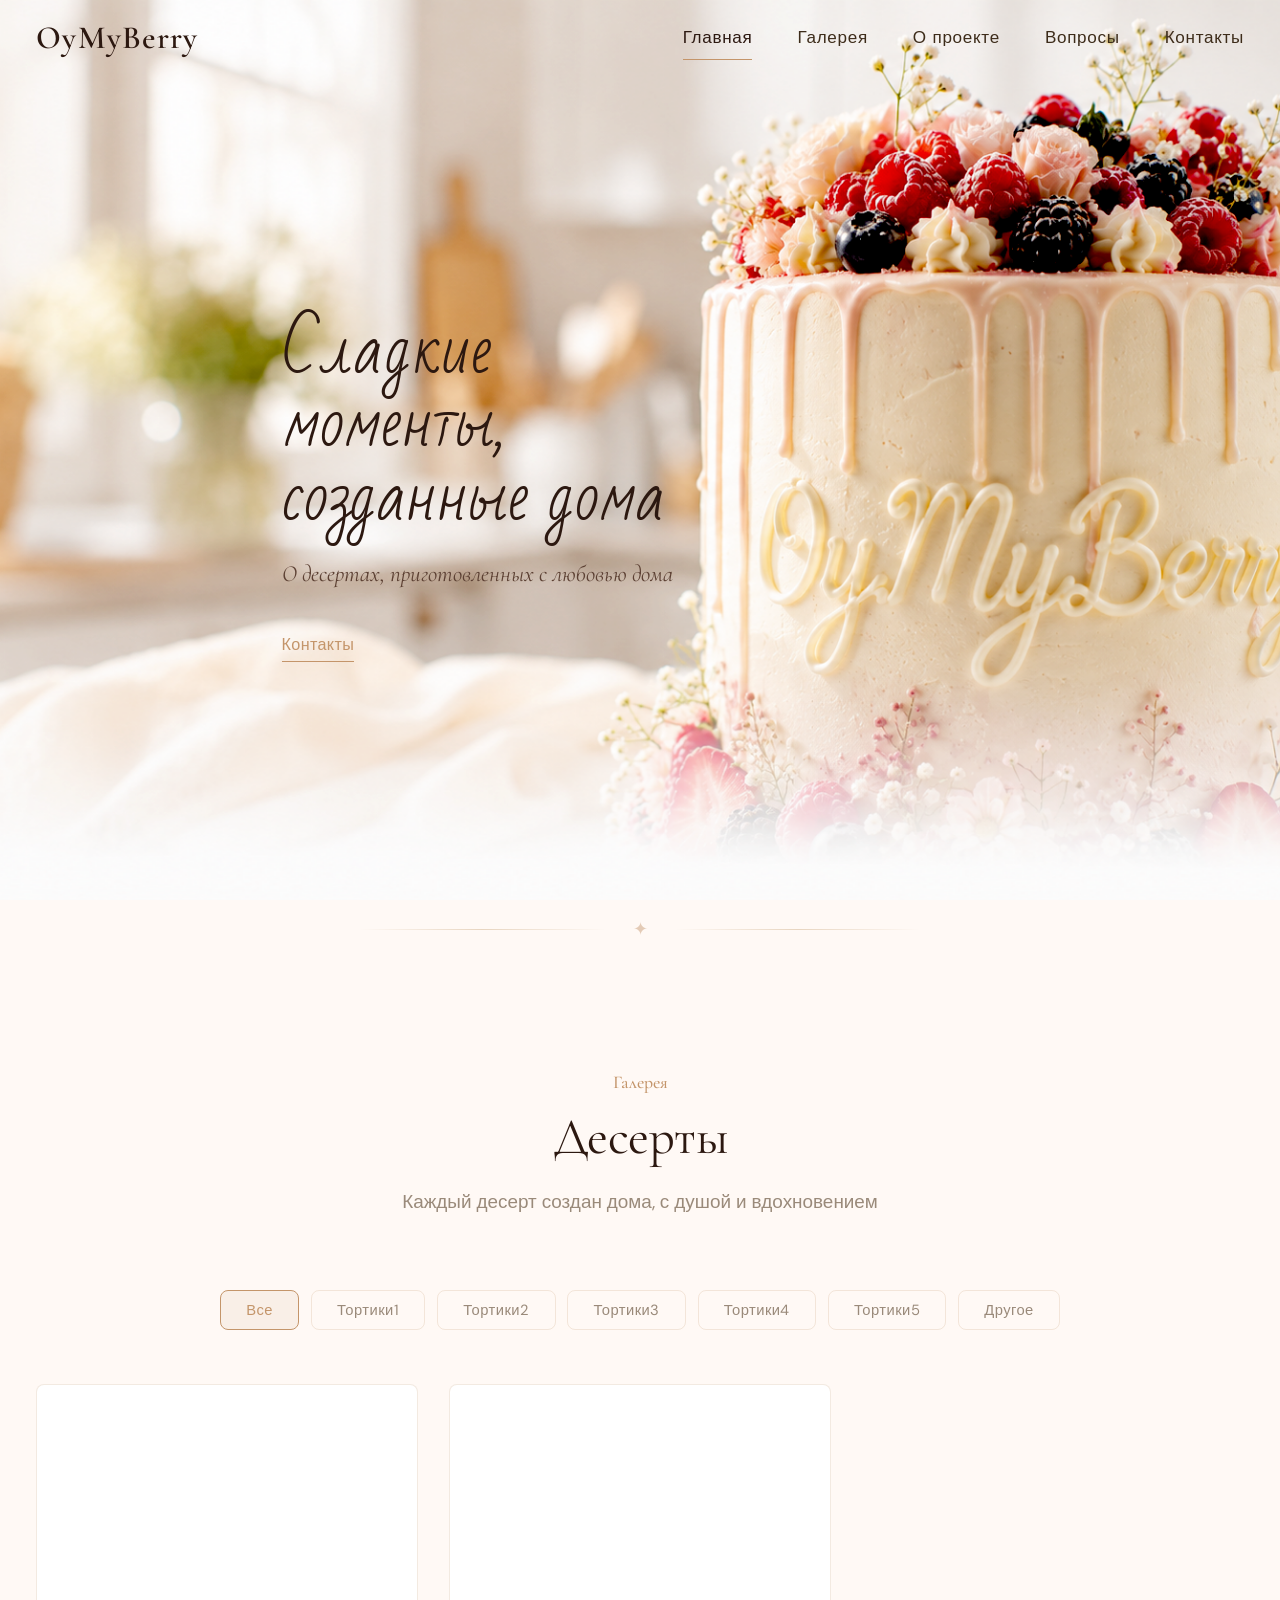
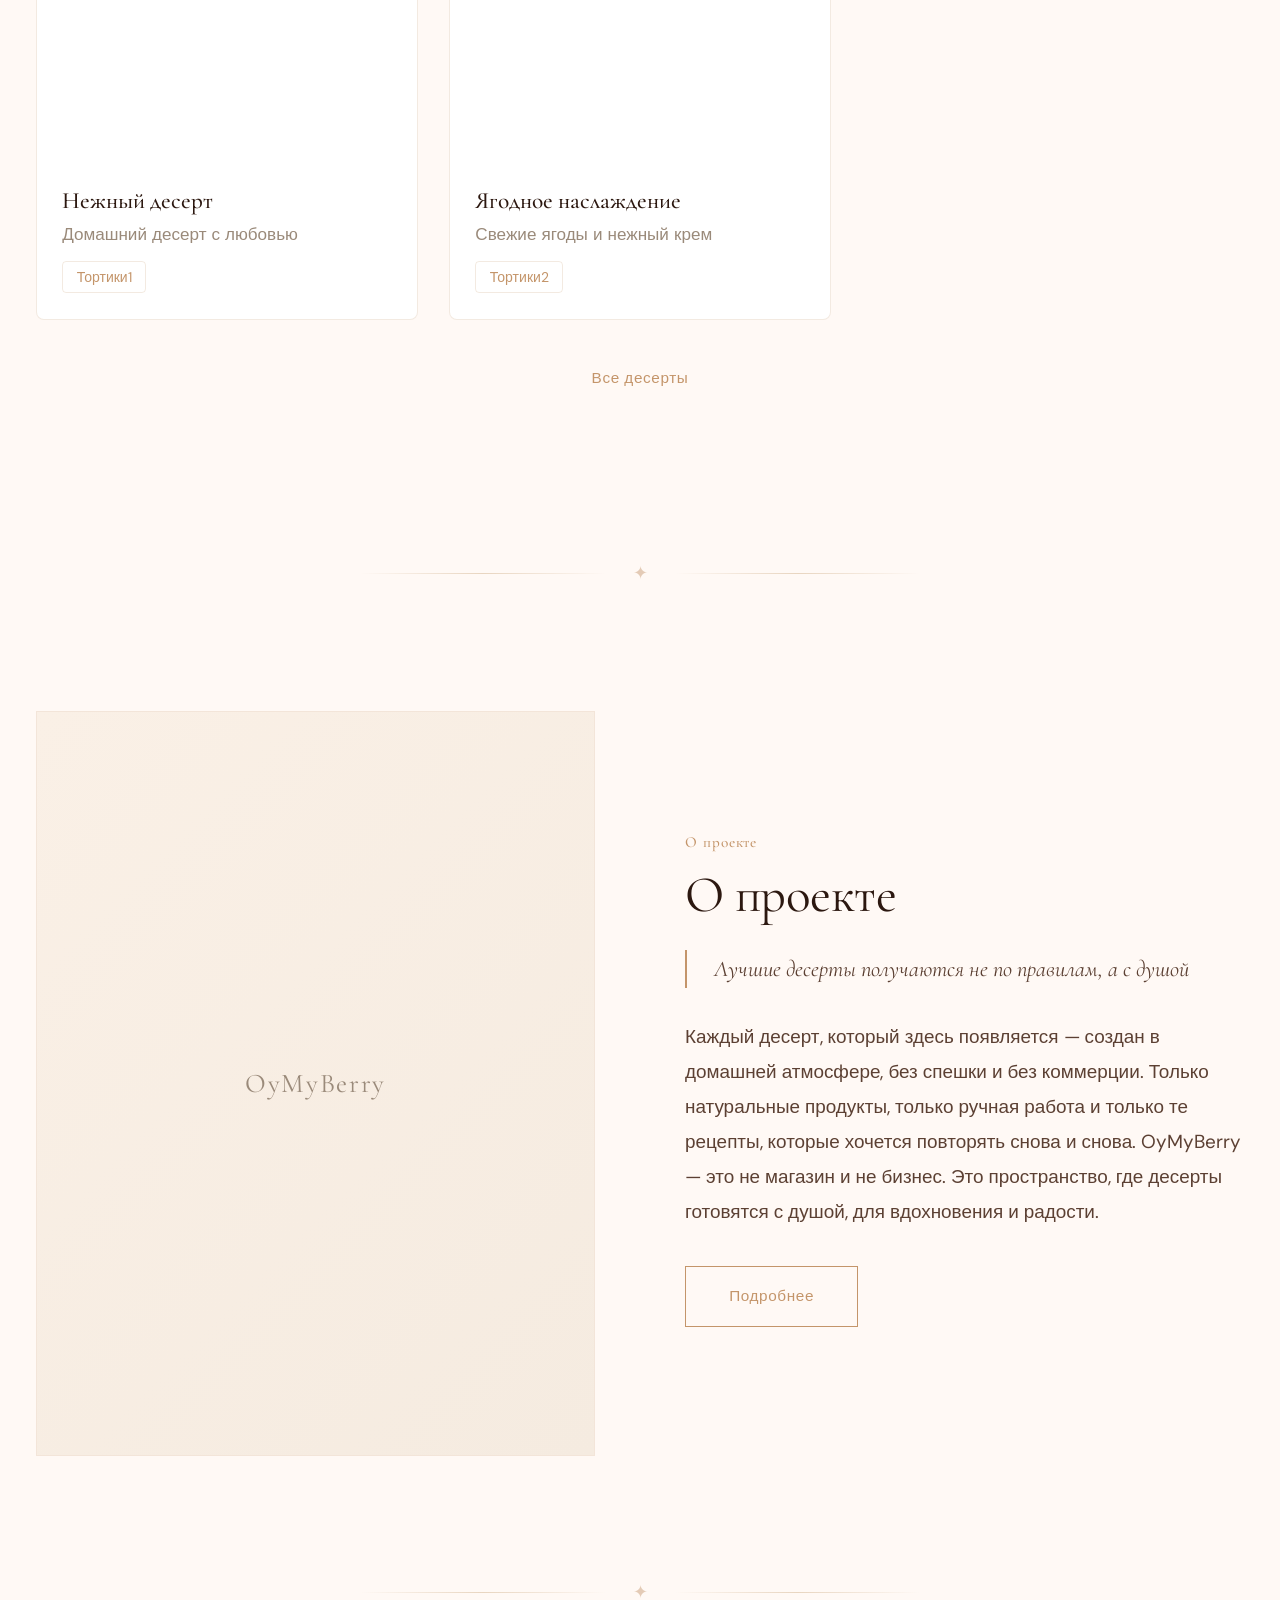
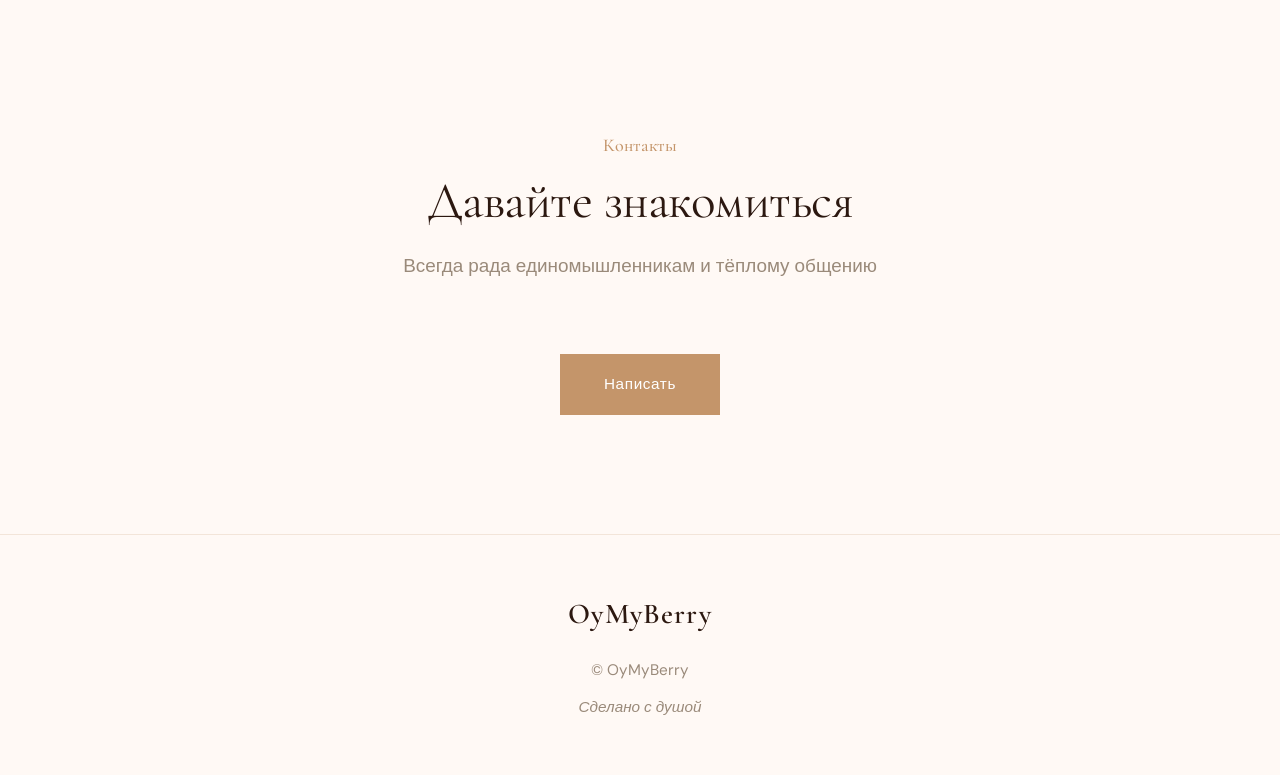
==== commit e705e08a: "feat: add FAQ navigation link to all pages and contact FAQ text link - Added 'Вопросы' nav link to h" ====
--- a/index.html
+++ b/index.html
@@ -63,6 +63,7 @@
         <a href="index.html" data-nav="home">Главная</a>
         <a href="gallery.html" data-nav="gallery">Галерея</a>
         <a href="about.html" data-nav="about">О проекте</a>
+        <a href="faq.html" data-nav="faq">Вопросы</a>
         <a href="contact.html" data-nav="contact">Контакты</a>
       </nav>
       <div class="burger">
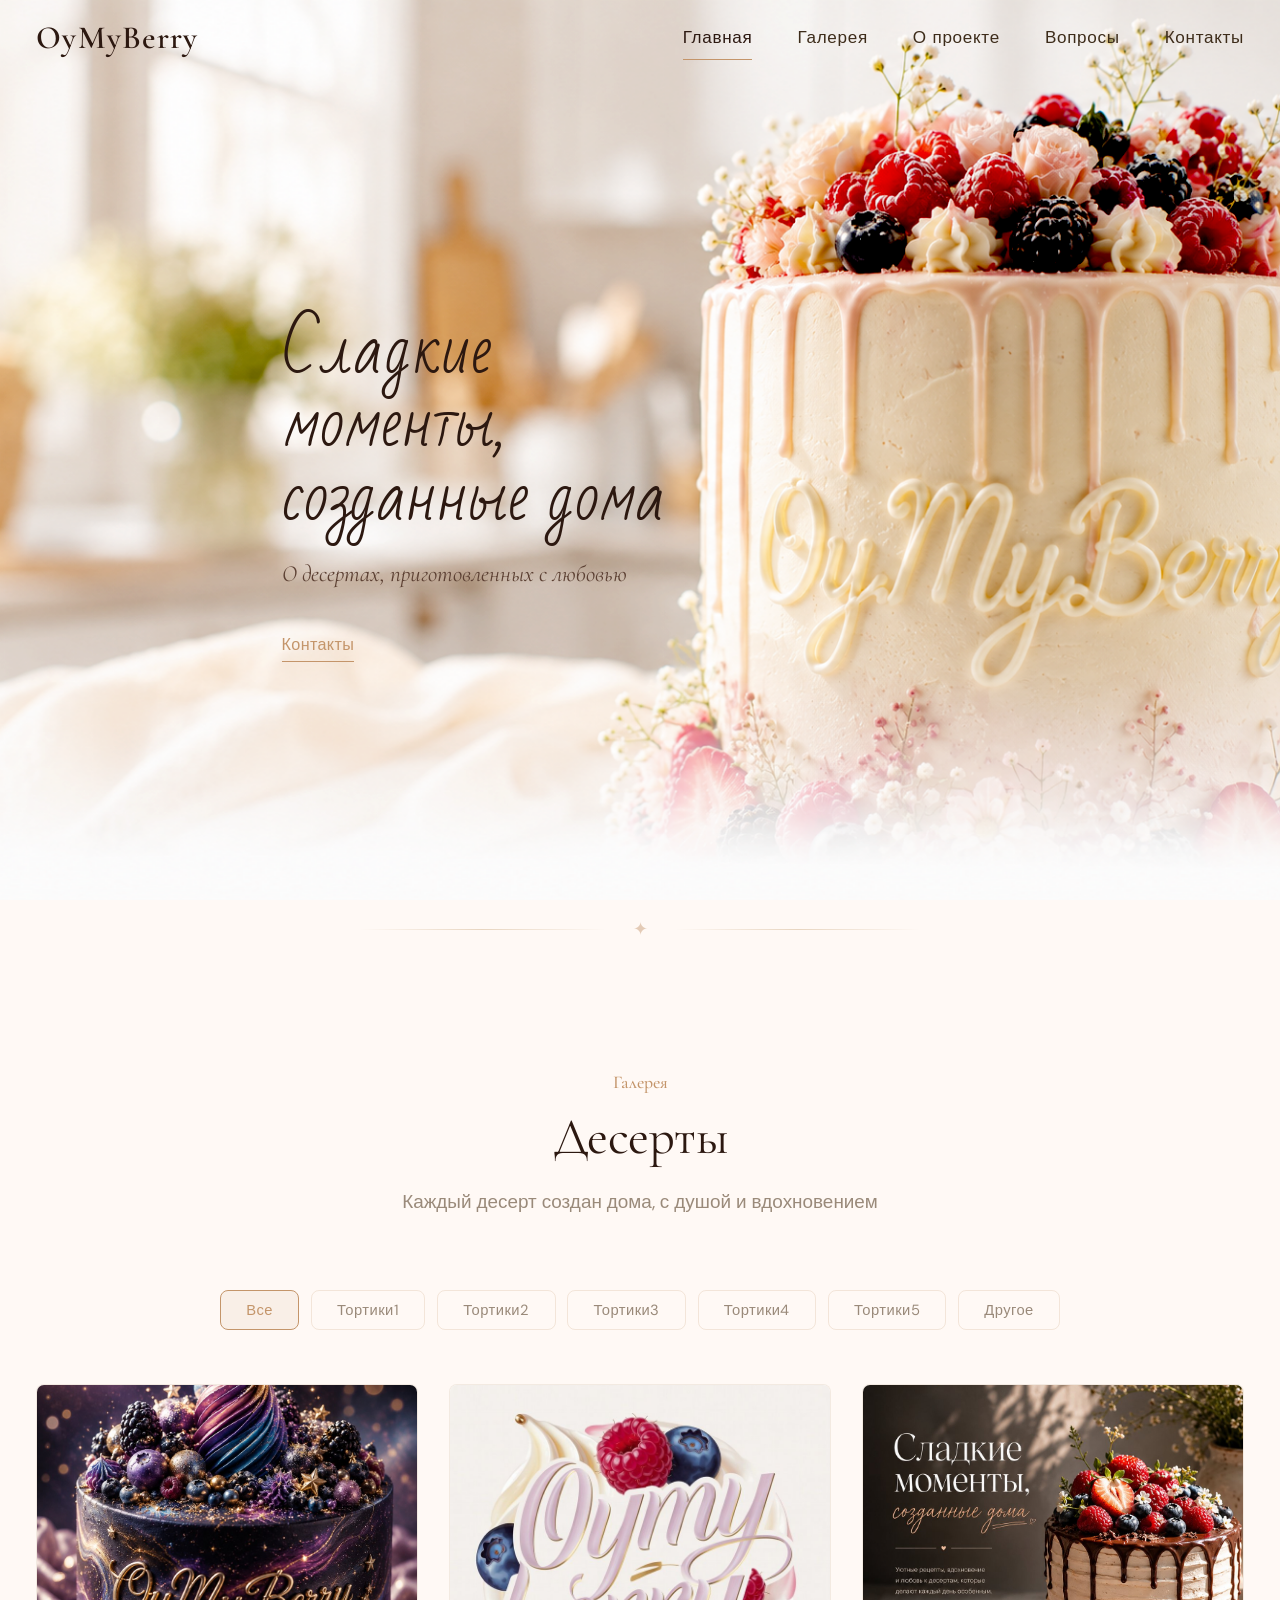
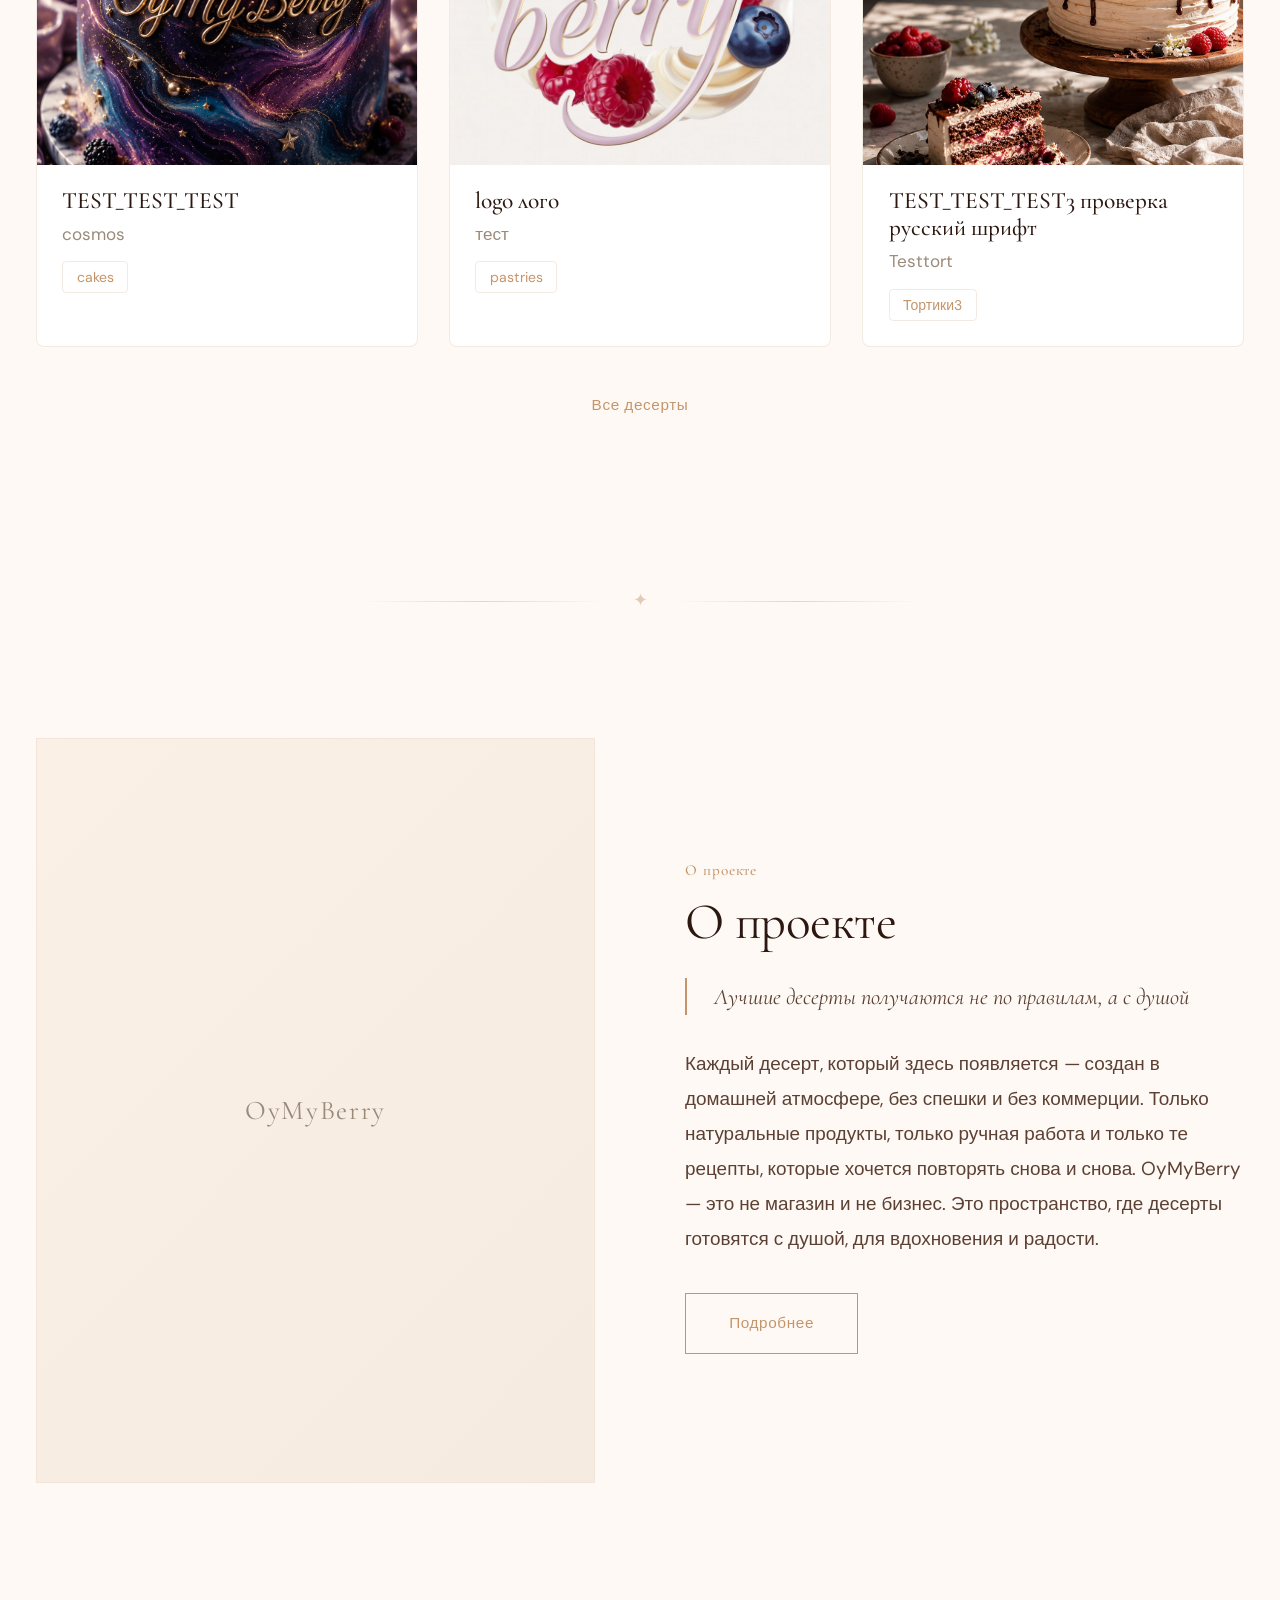
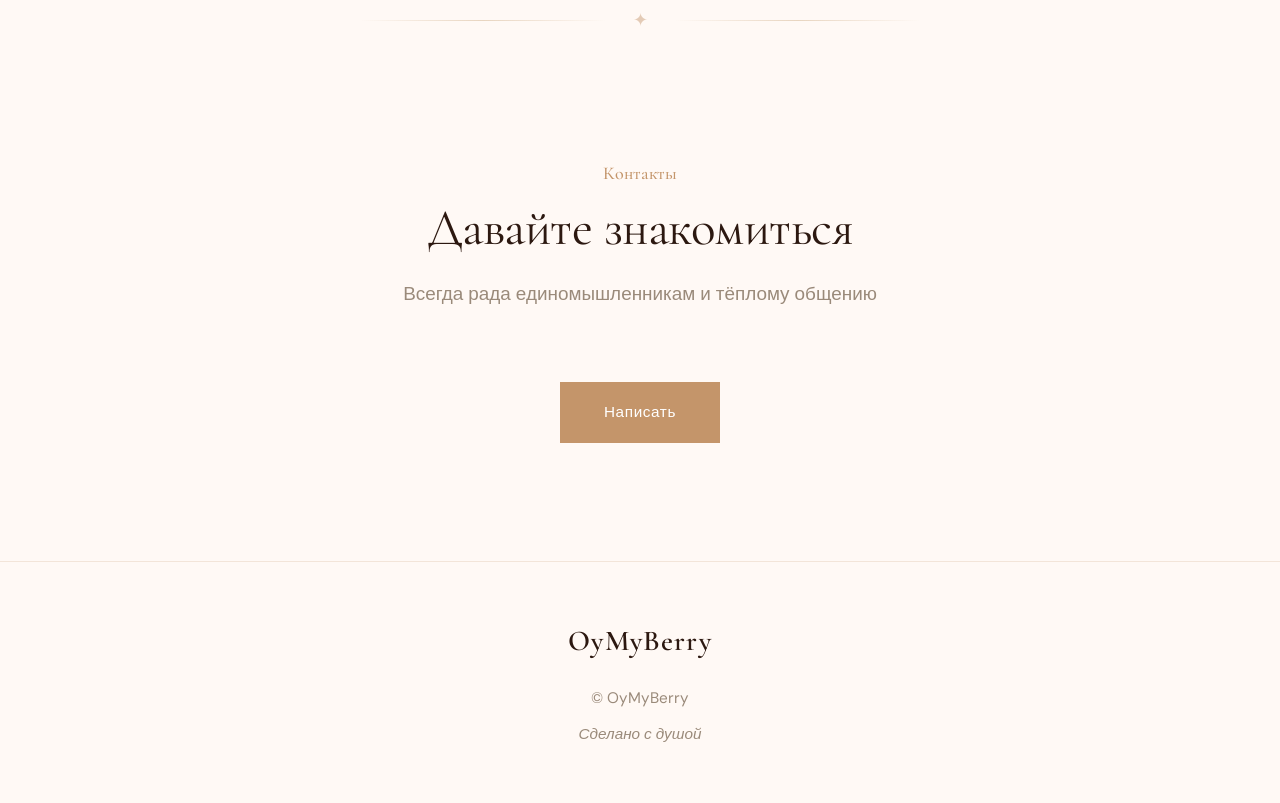
==== commit d58e6c35: "feat: add Cloudflare Web Analytics to all pages Insert analytics script before </body> in index, gal" ====
--- a/index.html
+++ b/index.html
@@ -9,6 +9,7 @@
 
   <link rel="icon" href="favicon.ico" type="image/x-icon">
   <link rel="shortcut icon" href="favicon.ico" type="image/x-icon">
+  <link rel="canonical" href="https://oymyberry.ru">
 
   <!-- Open Graph -->
   <meta property="og:title" content="OyMyBerry — Сладкие моменты, созданные дома">
@@ -18,6 +19,11 @@
   <meta property="og:locale" content="ru_RU">
   <meta property="og:site_name" content="OyMyBerry">
   <meta property="og:image" content="https://oymyberry.ru/back.png">
+
+  <meta name="twitter:card" content="summary_large_image">
+  <meta name="twitter:title" content="OyMyBerry — Сладкие моменты, созданные дома">
+  <meta name="twitter:description" content="Домашние десерты, приготовленные с любовью. OyMyBerry — некоммерческий проект о домашней выпечке с душой.">
+  <meta name="twitter:image" content="https://oymyberry.ru/back.png">
 
   <script type="application/ld+json">
   {
@@ -167,5 +173,7 @@
   </footer>
 
   <script src="js/main.js"></script>
+
+  <!-- Cloudflare Web Analytics --><script defer src='https://static.cloudflareinsights.com/beacon.min.js' data-cf-beacon='{"token": "9c932ca569524dae939f38b52375aea3"}'></script><!-- End Cloudflare Web Analytics -->
 </body>
 </html>
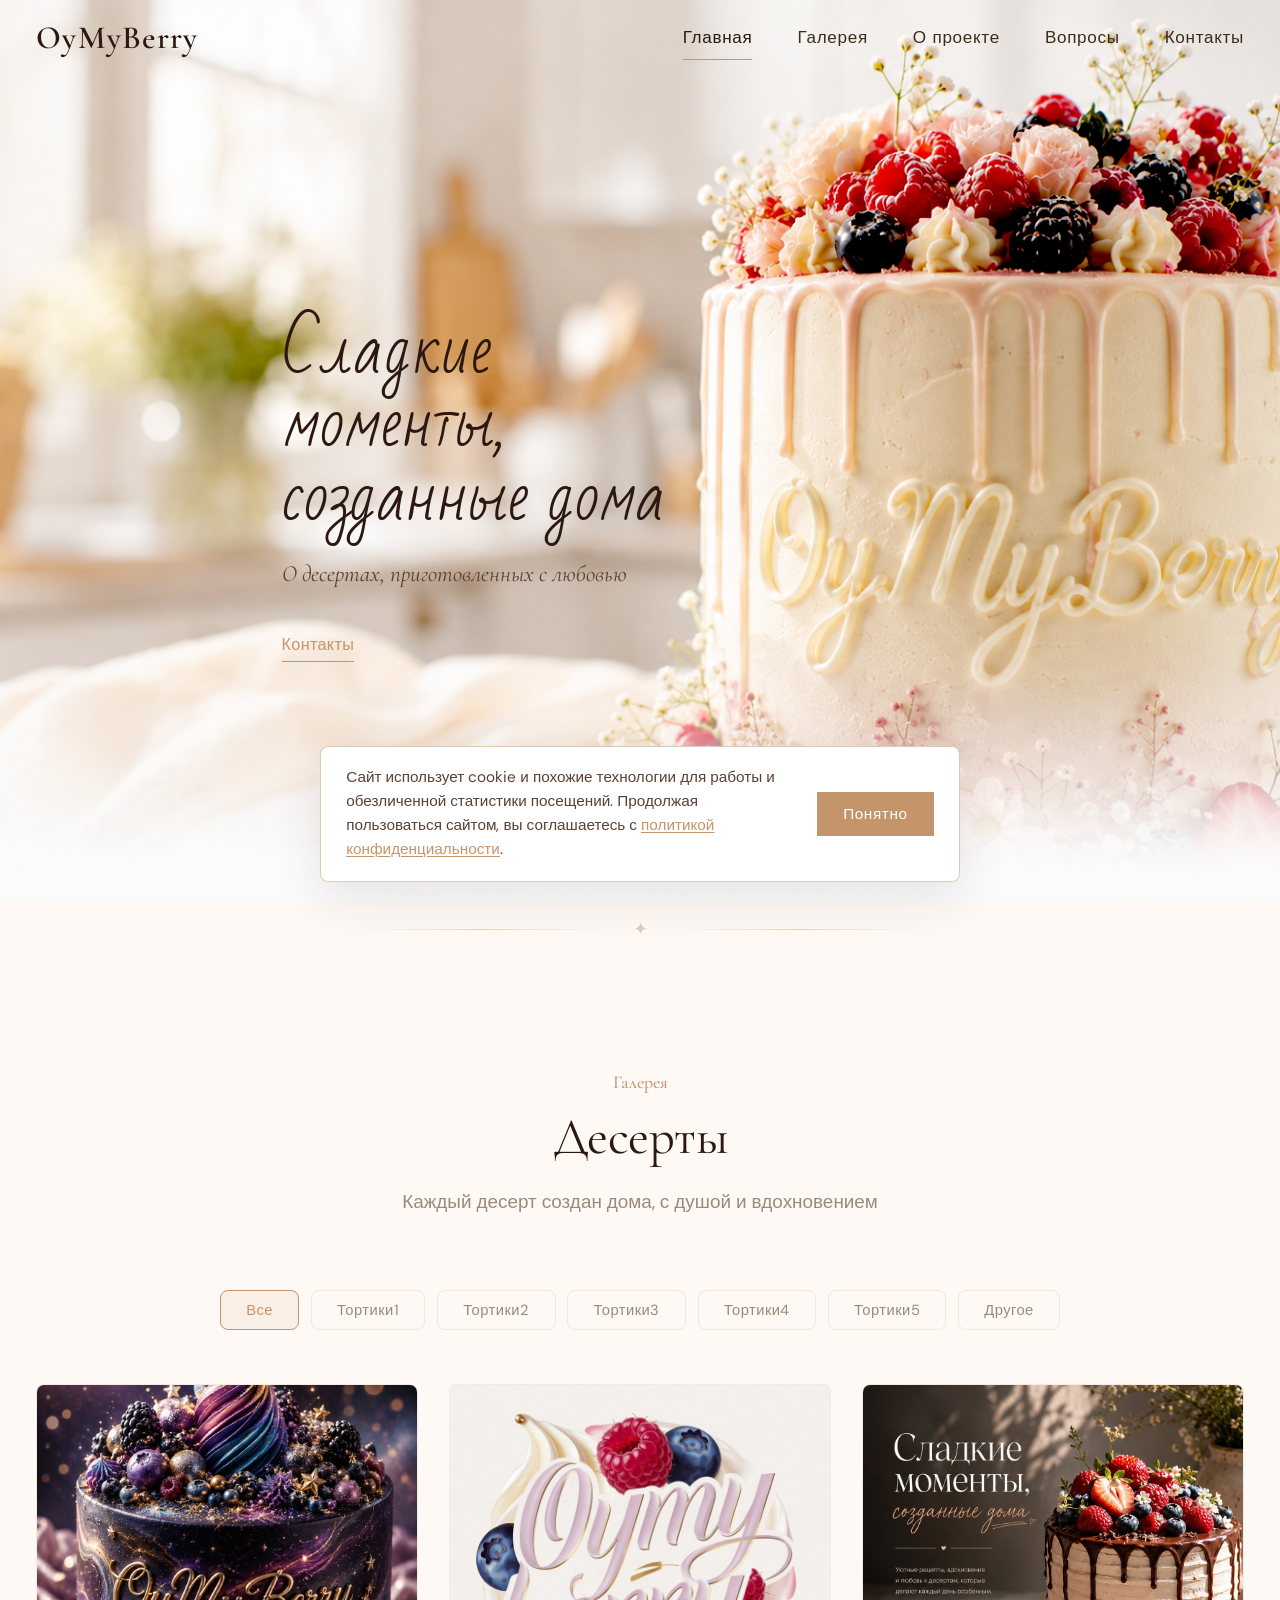
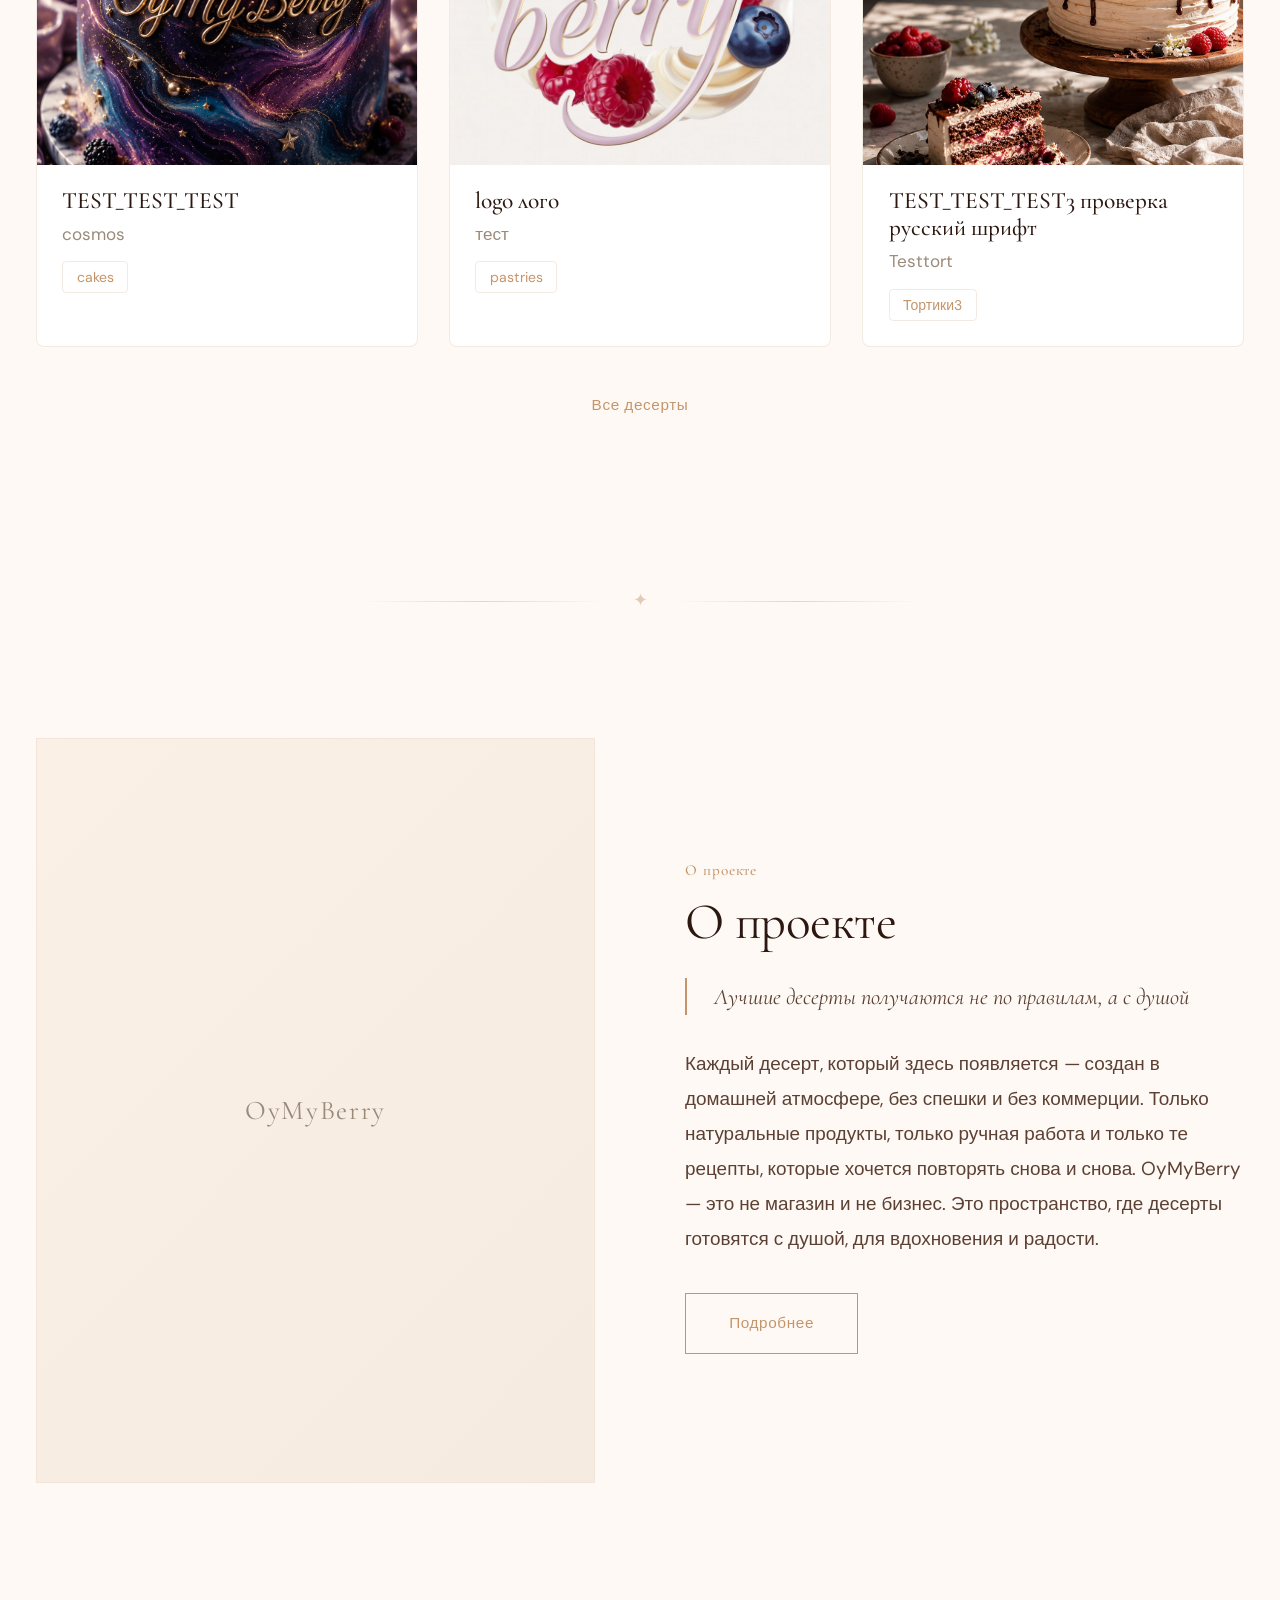
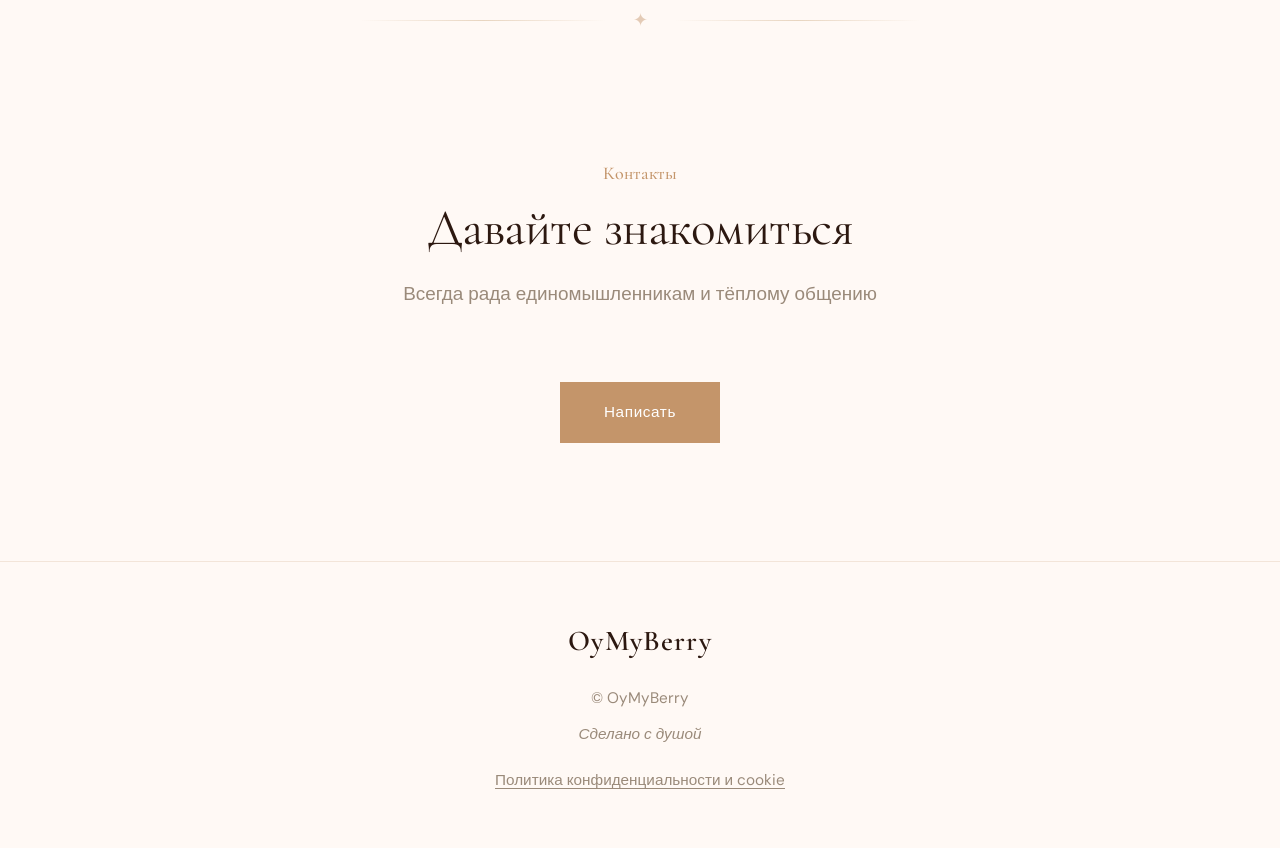
==== commit a2fc5337: "feat: add privacy policy and cookie notice Co-Authored-By: Claude Sonnet 4.5 <noreply@anthropic.com>" ====
--- a/index.html
+++ b/index.html
@@ -169,8 +169,14 @@
       <span class="footer-logo" data-config="site.name">OyMyBerry</span>
       <p data-config="footer.copyright">© OyMyBerry</p>
       <p class="footer-made" data-config="footer.made_with">Сделано с душой</p>
+      <p class="footer-legal"><a href="privacy.html">Политика конфиденциальности и cookie</a></p>
     </div>
   </footer>
+
+  <div class="cookie-notice" id="cookie-notice" role="region" aria-label="Уведомление о cookie" hidden>
+    <p>Сайт использует cookie и похожие технологии для работы и обезличенной статистики посещений. Продолжая пользоваться сайтом, вы соглашаетесь с <a href="privacy.html">политикой конфиденциальности</a>.</p>
+    <button type="button" class="btn btn-filled cookie-notice-btn" id="cookie-accept">Понятно</button>
+  </div>
 
   <script src="js/main.js"></script>
 
--- a/css/style.css
+++ b/css/style.css
@@ -825,6 +825,108 @@
   font-style: italic;
   font-size: 0.9rem;
   color: var(--accent);
+}
+
+.footer-legal {
+  margin-top: 1rem;
+}
+
+.footer-legal a {
+  color: var(--text-muted);
+  text-decoration: underline;
+  text-underline-offset: 3px;
+  transition: color var(--transition-fast);
+}
+
+.footer-legal a:hover {
+  color: var(--accent);
+}
+
+/* ===================== COOKIE NOTICE ===================== */
+.cookie-notice {
+  position: fixed;
+  left: 1rem;
+  right: 1rem;
+  bottom: 1rem;
+  z-index: 950;
+  max-width: 640px;
+  margin: 0 auto;
+  display: flex;
+  align-items: center;
+  gap: 1.25rem;
+  padding: 1.1rem 1.4rem;
+  background: var(--bg-card);
+  border: 1px solid var(--border-hover);
+  border-radius: var(--radius);
+  box-shadow: var(--shadow-card-hover);
+}
+
+.cookie-notice[hidden] {
+  display: none;
+}
+
+.cookie-notice p {
+  margin: 0;
+  font-size: 0.85rem;
+  line-height: 1.55;
+  color: var(--text-secondary);
+}
+
+.cookie-notice a {
+  color: var(--accent);
+  text-decoration: underline;
+  text-underline-offset: 2px;
+}
+
+.cookie-notice-btn {
+  flex-shrink: 0;
+  padding: 0.6rem 1.4rem;
+}
+
+@media (max-width: 560px) {
+  .cookie-notice {
+    flex-direction: column;
+    align-items: stretch;
+    gap: 0.9rem;
+  }
+}
+
+/* ===================== LEGAL PAGE ===================== */
+.legal {
+  max-width: 800px;
+  margin: 0 auto;
+  color: var(--text-body);
+  line-height: 1.8;
+}
+
+.legal h2 {
+  font-size: 1.6rem;
+  margin: 2.5rem 0 0.8rem;
+  color: var(--text-primary);
+}
+
+.legal h2:first-child {
+  margin-top: 0;
+}
+
+.legal p,
+.legal ul {
+  margin-bottom: 1rem;
+}
+
+.legal ul {
+  padding-left: 1.4rem;
+  list-style: disc;
+}
+
+.legal li {
+  margin-bottom: 0.5rem;
+}
+
+.legal a {
+  color: var(--accent);
+  text-decoration: underline;
+  text-underline-offset: 2px;
 }
 
 /* ===================== PAGE HERO (inner pages) ===================== */
